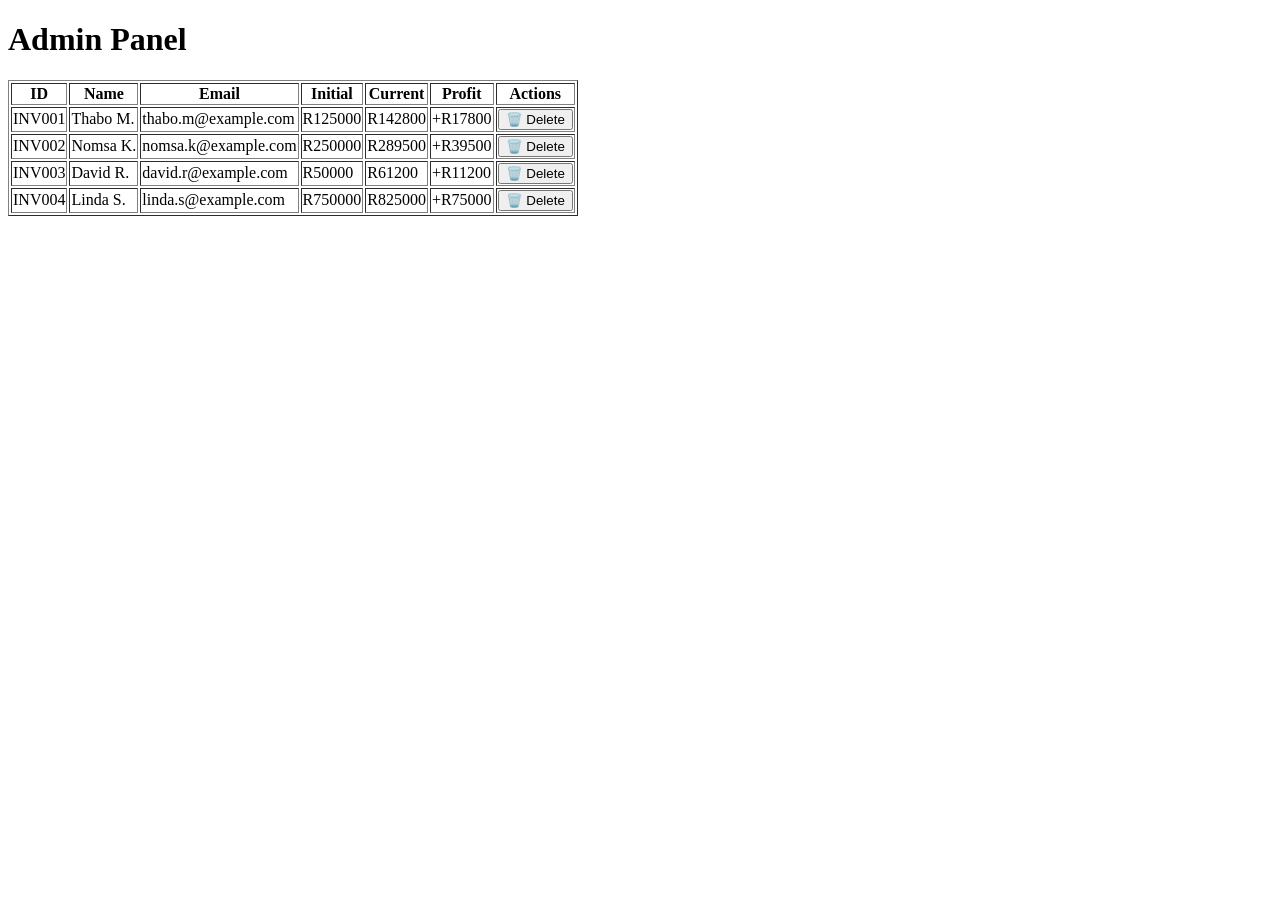
==== admin.html @ f649571c "Update admin.html" ====
<!DOCTYPE html>
<html lang="en">
<head>
<meta charset="UTF-8">
<meta name="viewport" content="width=device-width, initial-scale=1.0">
<title>Admin Panel</title>
<link rel="stylesheet" href="portal-style.css">
</head>
<body>
<h1>Admin Panel</h1>
<table border="1">
<thead><tr><th>ID</th><th>Name</th><th>Email</th><th>Initial</th><th>Current</th><th>Profit</th><th>Actions</th></tr></thead>
<tbody id="tableBody"></tbody>
</table>

<script src="portal-data.js"></script>
<script>
function loadInvestors(){
  const tbody=document.getElementById('tableBody'); tbody.innerHTML='';
  getAllInvestors().forEach(inv=>{
    const profit=calculateProfit(inv);
    const row=document.createElement('tr');
    row.innerHTML=`<td>${inv.id}</td><td>${inv.name}</td><td>${inv.email}</td><td>R${inv.initialInvestment}</td><td>R${inv.currentValue}</td><td>${profit>=0?'+':'-'}R${Math.abs(profit)}</td>
    <td><button onclick="deleteInvestor('${inv.id}'); loadInvestors();">🗑️ Delete</button></td>`;
    tbody.appendChild(row);
  });
}
loadInvestors();
</script>
</body>
</html>
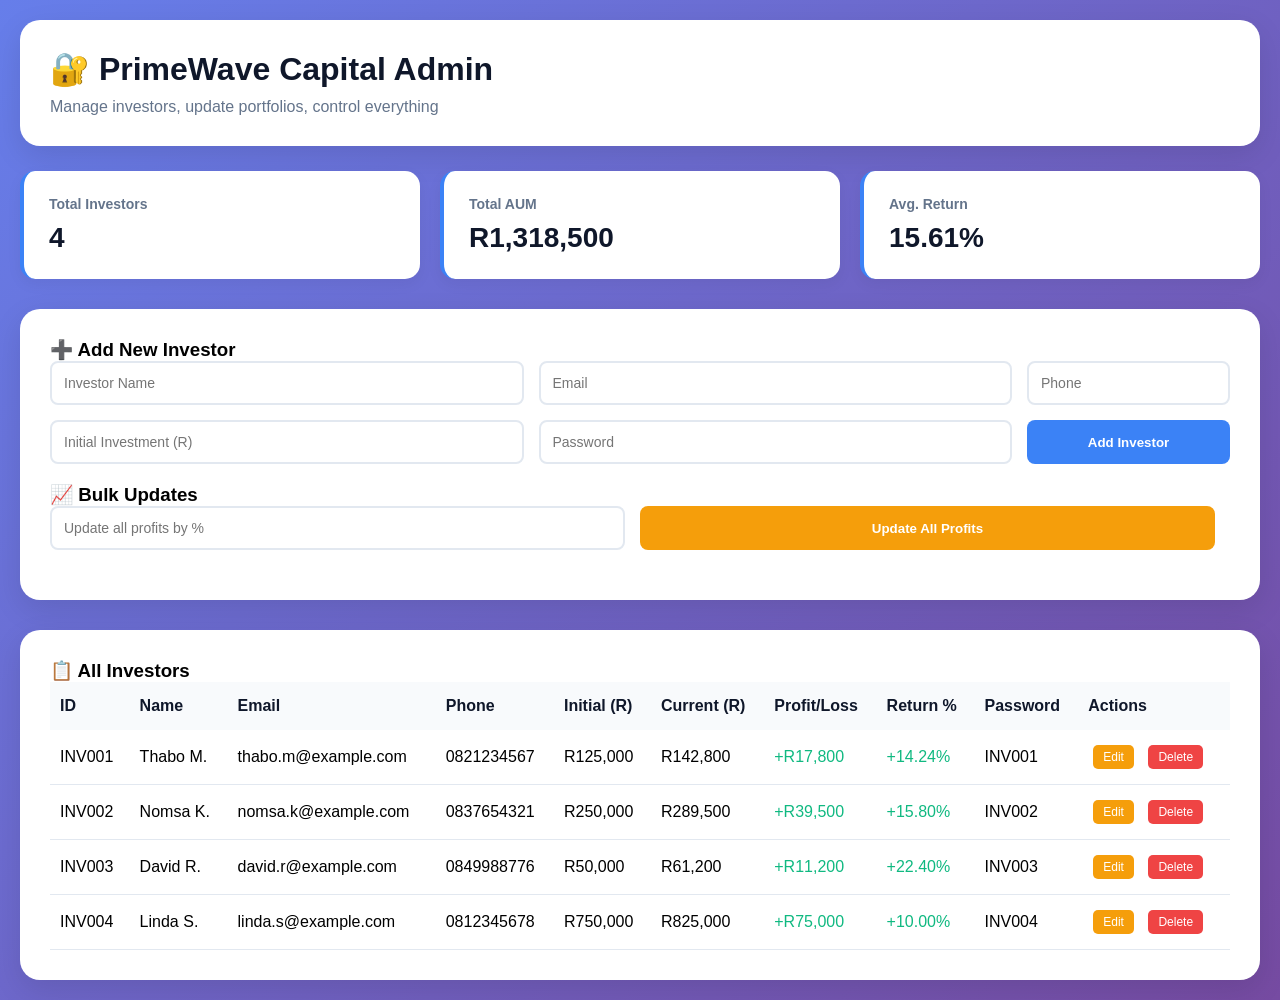
==== commit 27687f12: "Update admin.html" ====
--- a/admin.html
+++ b/admin.html
@@ -1,31 +1,221 @@
 <!DOCTYPE html>
 <html lang="en">
 <head>
-<meta charset="UTF-8">
-<meta name="viewport" content="width=device-width, initial-scale=1.0">
-<title>Admin Panel</title>
-<link rel="stylesheet" href="portal-style.css">
+    <meta charset="UTF-8">
+    <meta name="viewport" content="width=device-width, initial-scale=1.0">
+    <title>PrimeWave Capital - Admin Panel</title>
+    <link rel="stylesheet" href="portal-style.css">
 </head>
 <body>
-<h1>Admin Panel</h1>
-<table border="1">
-<thead><tr><th>ID</th><th>Name</th><th>Email</th><th>Initial</th><th>Current</th><th>Profit</th><th>Actions</th></tr></thead>
-<tbody id="tableBody"></tbody>
-</table>
+<div class="admin-container">
+    <!-- Header -->
+    <div class="admin-header">
+        <h1>🔐 PrimeWave Capital Admin</h1>
+        <p>Manage investors, update portfolios, control everything</p>
+    </div>
+
+    <!-- Quick Stats -->
+    <div class="stats-overview" id="statsOverview">
+        <div class="stat-box">
+            <h3>Total Investors</h3>
+            <div class="number" id="totalInvestors">0</div>
+        </div>
+        <div class="stat-box">
+            <h3>Total AUM</h3>
+            <div class="number" id="totalAUM">R0</div>
+        </div>
+        <div class="stat-box">
+            <h3>Avg. Return</h3>
+            <div class="number" id="avgReturn">0%</div>
+        </div>
+    </div>
+
+    <!-- Admin Controls -->
+    <div class="admin-controls">
+        <h3>➕ Add New Investor</h3>
+        <div class="control-group">
+            <input type="text" id="newName" class="control-input" placeholder="Investor Name">
+            <input type="email" id="newEmail" class="control-input" placeholder="Email">
+            <input type="tel" id="newPhone" class="control-input" placeholder="Phone">
+            <input type="number" id="newAmount" class="control-input" placeholder="Initial Investment (R)">
+            <input type="text" id="newPassword" class="control-input" placeholder="Password">
+            <button class="btn btn-primary" onclick="addNewInvestor()">Add Investor</button>
+        </div>
+
+        <h3>📈 Bulk Updates</h3>
+        <div class="control-group">
+            <input type="number" id="bulkProfit" class="control-input" placeholder="Update all profits by %">
+            <button class="btn btn-warning" onclick="updateAllInvestorProfits()">Update All Profits</button>
+        </div>
+    </div>
+
+    <!-- Investors Table -->
+    <div class="table-container">
+        <h3>📋 All Investors</h3>
+        <table id="investorsTable">
+            <thead>
+                <tr>
+                    <th>ID</th>
+                    <th>Name</th>
+                    <th>Email</th>
+                    <th>Phone</th>
+                    <th>Initial (R)</th>
+                    <th>Current (R)</th>
+                    <th>Profit/Loss</th>
+                    <th>Return %</th>
+                    <th>Password</th>
+                    <th>Actions</th>
+                </tr>
+            </thead>
+            <tbody id="tableBody"></tbody>
+        </table>
+    </div>
+</div>
+
+<!-- Edit Modal -->
+<div class="modal" id="editModal">
+    <div class="modal-content">
+        <h3>Edit Investor</h3>
+        <input type="hidden" id="editId">
+        <input type="text" id="editName" placeholder="Name">
+        <input type="email" id="editEmail" placeholder="Email">
+        <input type="tel" id="editPhone" placeholder="Phone">
+        <input type="number" id="editInitial" placeholder="Initial Investment">
+        <input type="number" id="editCurrent" placeholder="Current Value">
+        <input type="text" id="editPassword" placeholder="Password">
+        <div class="modal-buttons">
+            <button class="btn btn-primary" onclick="saveEdit()">Save</button>
+            <button class="btn btn-danger" onclick="closeModal()">Cancel</button>
+        </div>
+    </div>
+</div>
 
 <script src="portal-data.js"></script>
 <script>
-function loadInvestors(){
-  const tbody=document.getElementById('tableBody'); tbody.innerHTML='';
-  getAllInvestors().forEach(inv=>{
-    const profit=calculateProfit(inv);
-    const row=document.createElement('tr');
-    row.innerHTML=`<td>${inv.id}</td><td>${inv.name}</td><td>${inv.email}</td><td>R${inv.initialInvestment}</td><td>R${inv.currentValue}</td><td>${profit>=0?'+':'-'}R${Math.abs(profit)}</td>
-    <td><button onclick="deleteInvestor('${inv.id}'); loadInvestors();">🗑️ Delete</button></td>`;
-    tbody.appendChild(row);
-  });
-}
-loadInvestors();
+    // ---------- Load Table ----------
+    function loadInvestors() {
+        const investors = getAllInvestors();
+        const tbody = document.getElementById('tableBody');
+        tbody.innerHTML = '';
+
+        let totalAUM = 0;
+        let totalReturn = 0;
+
+        investors.forEach(inv => {
+            const profit = inv.currentValue - inv.initialInvestment;
+            const returnPct = ((profit / inv.initialInvestment) * 100).toFixed(2);
+            totalAUM += inv.currentValue;
+            totalReturn += parseFloat(returnPct);
+
+            const row = document.createElement('tr');
+            row.innerHTML = `
+                <td>${inv.id}</td>
+                <td>${inv.name}</td>
+                <td>${inv.email}</td>
+                <td>${inv.phone}</td>
+                <td>R${inv.initialInvestment.toLocaleString()}</td>
+                <td>R${inv.currentValue.toLocaleString()}</td>
+                <td style="color:${profit>=0?'#10b981':'#ef4444'}">${profit>=0?'+':'-'}R${Math.abs(profit).toLocaleString()}</td>
+                <td style="color:${profit>=0?'#10b981':'#ef4444'}">${profit>=0?'+':''}${returnPct}%</td>
+                <td>${inv.password}</td>
+                <td>
+                    <button class="action-btn edit-btn" onclick="openEditModal('${inv.id}')">Edit</button>
+                    <button class="action-btn delete-btn" onclick="deleteInvestorConfirm('${inv.id}')">Delete</button>
+                </td>
+            `;
+            tbody.appendChild(row);
+        });
+
+        document.getElementById('totalInvestors').textContent = investors.length;
+        document.getElementById('totalAUM').textContent = 'R'+totalAUM.toLocaleString();
+        document.getElementById('avgReturn').textContent = (totalReturn/investors.length).toFixed(2)+'%';
+    }
+
+    // ---------- Add New Investor ----------
+    function addNewInvestor() {
+        const name = document.getElementById('newName').value;
+        const email = document.getElementById('newEmail').value;
+        const phone = document.getElementById('newPhone').value;
+        const amount = parseFloat(document.getElementById('newAmount').value);
+        const password = document.getElementById('newPassword').value;
+
+        if(!name || !email || !phone || !amount){
+            alert('Fill all fields!');
+            return;
+        }
+
+        const inv = addInvestor({name,email,phone,initialInvestment:amount,password});
+        alert(`✅ Investor added!\nID: ${inv.id}\nPassword: ${inv.password}`);
+
+        // Clear inputs
+        document.getElementById('newName').value='';
+        document.getElementById('newEmail').value='';
+        document.getElementById('newPhone').value='';
+        document.getElementById('newAmount').value='';
+        document.getElementById('newPassword').value='';
+
+        loadInvestors();
+    }
+
+    // ---------- Edit ----------
+    function openEditModal(id){
+        const inv = getInvestorById(id);
+        if(!inv) return;
+        document.getElementById('editId').value = inv.id;
+        document.getElementById('editName').value = inv.name;
+        document.getElementById('editEmail').value = inv.email;
+        document.getElementById('editPhone').value = inv.phone;
+        document.getElementById('editInitial').value = inv.initialInvestment;
+        document.getElementById('editCurrent').value = inv.currentValue;
+        document.getElementById('editPassword').value = inv.password;
+
+        document.getElementById('editModal').style.display='flex';
+    }
+
+    function saveEdit(){
+        const id = document.getElementById('editId').value;
+        updateInvestor(id,{
+            name: document.getElementById('editName').value,
+            email: document.getElementById('editEmail').value,
+            phone: document.getElementById('editPhone').value,
+            initialInvestment: parseFloat(document.getElementById('editInitial').value),
+            currentValue: parseFloat(document.getElementById('editCurrent').value),
+            password: document.getElementById('editPassword').value
+        });
+        closeModal();
+        loadInvestors();
+        alert('✅ Investor updated!');
+    }
+
+    function closeModal(){
+        document.getElementById('editModal').style.display='none';
+    }
+
+    // ---------- Delete ----------
+    function deleteInvestorConfirm(id){
+        if(confirm('Are you sure?')){
+            deleteInvestor(id);
+            loadInvestors();
+        }
+    }
+
+    // ---------- Bulk Profit ----------
+    function updateAllInvestorProfits(){
+        const pct = parseFloat(document.getElementById('bulkProfit').value);
+        if(!pct){ alert('Enter %'); return;}
+        updateAllProfits(pct);
+        document.getElementById('bulkProfit').value='';
+        loadInvestors();
+        alert(`✅ All profits updated by ${pct}%`);
+    }
+
+    // Close modal on outside click
+    window.onclick = function(e){
+        if(e.target===document.getElementById('editModal')) closeModal();
+    }
+
+    // Initial load
+    loadInvestors();
 </script>
 </body>
-</html>
+                      </html>
--- a/portal-style.css
+++ b/portal-style.css
@@ -0,0 +1,61 @@
+/* ============================================
+   PORTAL STYLES - Admin & Client
+============================================ */
+
+*{margin:0;padding:0;box-sizing:border-box;font-family:'Inter',sans-serif;}
+:root{
+--primary:#0f172a;--secondary:#1e293b;--accent:#3b82f6;--accent-light:#60a5fa;--success:#10b981;--warning:#f59e0b;--danger:#ef4444;--dark:#0f172a;--light:#f8fafc;--gray:#64748b;--border:#e2e8f0;
+}
+body{background:linear-gradient(135deg,#667eea 0%,#764ba2 100%);min-height:100vh;padding:20px;}
+.admin-container{max-width:1400px;margin:0 auto;}
+.admin-header{background:white;padding:30px;border-radius:20px;margin-bottom:25px;box-shadow:0 10px 30px rgba(0,0,0,0.1);}
+.admin-header h1{color:var(--dark);margin-bottom:10px;}
+.admin-header p{color:var(--gray);}
+.stats-overview{display:grid;grid-template-columns:repeat(auto-fit,minmax(200px,1fr));gap:20px;margin-bottom:30px;}
+.stat-box{background:white;padding:25px;border-radius:15px;box-shadow:0 5px 15px rgba(0,0,0,0.05);border-left:4px solid var(--accent);}
+.stat-box h3{color:var(--gray);font-size:14px;margin-bottom:10px;}
+.stat-box .number{font-size:28px;font-weight:700;color:var(--dark);}
+.admin-controls{background:white;padding:30px;border-radius:20px;margin-bottom:30px;box-shadow:0 10px 30px rgba(0,0,0,0.1);}
+.control-group{display:grid;grid-template-columns:1fr 1fr auto;gap:15px;margin-bottom:20px;}
+.control-input{padding:12px;border:2px solid var(--border);border-radius:8px;font-size:14px;}
+.control-input:focus{outline:none;border-color:var(--accent);}
+.btn{padding:12px 25px;border:none;border-radius:8px;font-weight:600;cursor:pointer;transition:all .3s;}
+.btn-primary{background:var(--accent);color:white;}
+.btn-primary:hover{background:var(--accent-light);transform:translateY(-2px);}
+.btn-success{background:var(--success);color:white;}
+.btn-danger{background:var(--danger);color:white;}
+.btn-warning{background:var(--warning);color:white;}
+.table-container{background:white;padding:30px;border-radius:20px;box-shadow:0 10px 30px rgba(0,0,0,0.1);overflow-x:auto;}
+table{width:100%;border-collapse:collapse;}
+th{text-align:left;padding:15px 10px;background:var(--light);color:var(--dark);font-weight:600;}
+td{padding:15px 10px;border-bottom:1px solid var(--border);}
+tr:hover{background:var(--light);}
+.status-badge{padding:5px 10px;border-radius:20px;font-size:12px;font-weight:600;}
+.status-active{background:rgba(16,185,129,0.1);color:var(--success);}
+.action-btn{padding:5px 10px;margin:0 5px;border:none;border-radius:5px;cursor:pointer;font-size:12px;}
+.edit-btn{background:var(--warning);color:white;}
+.delete-btn{background:var(--danger);color:white;}
+.client-container{max-width:1200px;margin:0 auto;}
+.login-box{background:white;padding:40px;border-radius:20px;box-shadow:0 20px 60px rgba(0,0,0,0.3);max-width:400px;margin:100px auto;}
+.login-box h2{color:var(--dark);margin-bottom:10px;text-align:center;}
+.login-subtitle{color:var(--gray);text-align:center;margin-bottom:30px;}
+.dashboard-header{background:white;padding:30px;border-radius:20px;margin-bottom:25px;box-shadow:0 10px 30px rgba(0,0,0,0.1);}
+.welcome-section{display:flex;justify-content:space-between;align-items:center;flex-wrap:wrap;gap:20px;}
+.welcome-text h1{color:var(--dark);margin-bottom:5px;}
+.welcome-text p{color:var(--gray);}
+.stats-grid{display:grid;grid-template-columns:repeat(auto-fit,minmax(250px,1fr));gap:25px;margin-bottom:30px;}
+.stat-card{background:white;padding:25px;border-radius:15px;box-shadow:0 10px 30px rgba(0,0,0,0.1);}
+.stat-card h3{color:var(--gray);font-size:14px;margin-bottom:10px;}
+.stat-card .value{font-size:32px;font-weight:700;color:var(--dark);margin-bottom:5px;}
+.stat-card .change{font-size:14px;}
+.positive{color:var(--success);}
+.negative{color:var(--danger);}
+.transactions-card{background:white;padding:30px;border-radius:20px;box-shadow:0 10px 30px rgba(0,0,0,0.1);}
+.transaction-item{display:flex;justify-content:space-between;align-items:center;padding:15px 0;border-bottom:1px solid var(--border);}
+.transaction-item:last-child{border-bottom:none;}
+.modal{display:none;position:fixed;top:0;left:0;width:100%;height:100%;background:rgba(0,0,0,0.5);justify-content:center;align-items:center;z-index:1000;}
+.modal-content{background:white;padding:40px;border-radius:20px;max-width:500px;width:90%;}
+.modal-content h3{margin-bottom:20px;}
+.modal-content input{width:100%;padding:12px;margin-bottom:15px;border:2px solid var(--border);border-radius:8px;}
+.modal-buttons{display:flex;gap:10px;justify-content:flex-end;}
+@media(max-width:768px){.control-group{grid-template-columns:1fr;}}
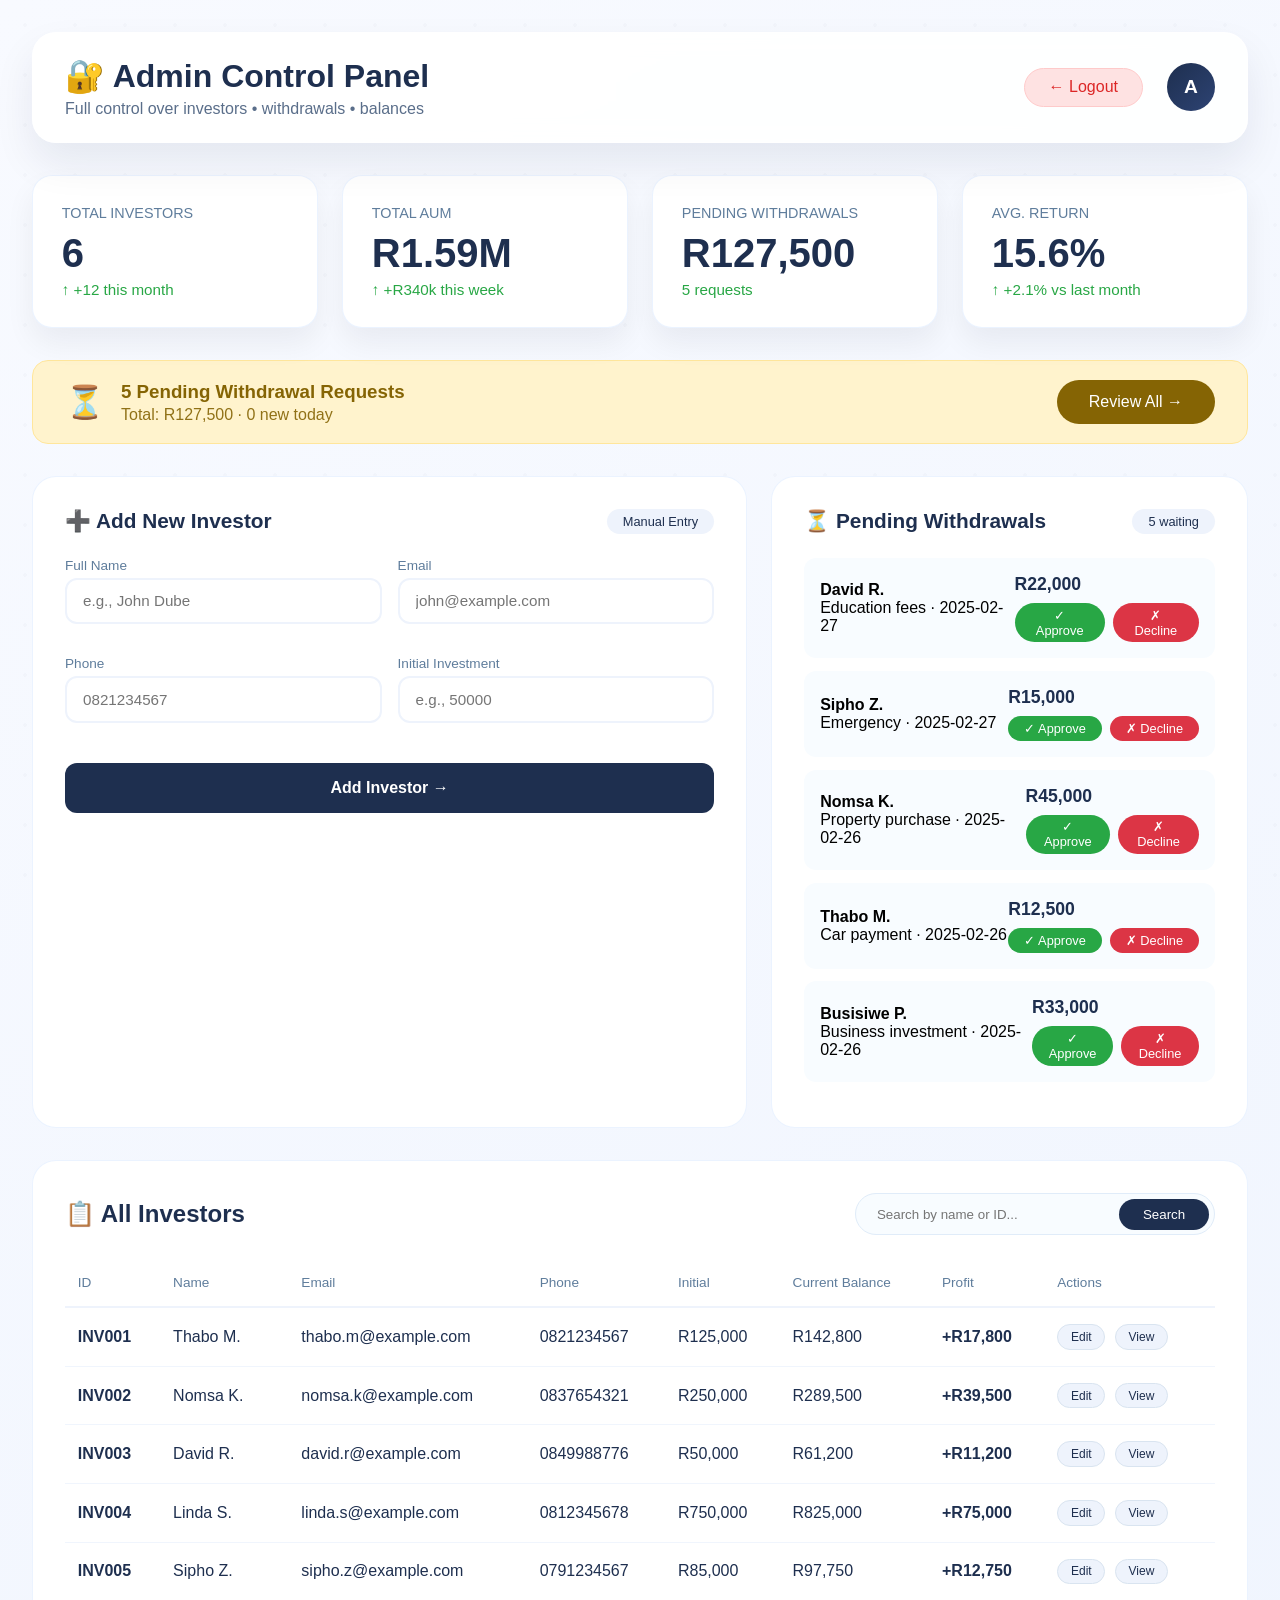
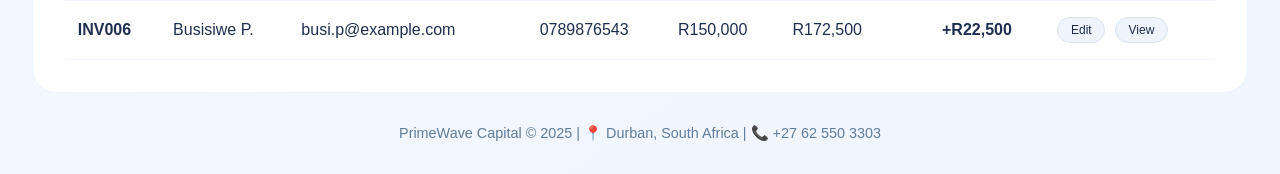
==== commit e2723f36: "Update admin.html" ====
--- a/admin.html
+++ b/admin.html
@@ -3,219 +3,782 @@
 <head>
     <meta charset="UTF-8">
     <meta name="viewport" content="width=device-width, initial-scale=1.0">
-    <title>PrimeWave Capital - Admin Panel</title>
-    <link rel="stylesheet" href="portal-style.css">
+    <title>PrimeWave Capital | Admin Control Panel</title>
+    <style>
+        * {
+            margin: 0;
+            padding: 0;
+            box-sizing: border-box;
+            font-family: -apple-system, BlinkMacSystemFont, 'Segoe UI', Roboto, sans-serif;
+        }
+
+        body {
+            background: linear-gradient(145deg, #f8faff 0%, #f0f5fe 100%);
+            min-height: 100vh;
+            padding: 2rem;
+            position: relative;
+        }
+
+        body::before {
+            content: '';
+            position: fixed;
+            top: 0;
+            left: 0;
+            right: 0;
+            bottom: 0;
+            background-image: radial-gradient(circle at 25px 25px, rgba(26, 43, 76, 0.02) 2px, transparent 0);
+            background-size: 50px 50px;
+            pointer-events: none;
+            z-index: 0;
+        }
+
+        .container {
+            max-width: 1600px;
+            margin: 0 auto;
+            position: relative;
+            z-index: 1;
+        }
+
+        /* Header */
+        .header {
+            background: rgba(255, 255, 255, 0.9);
+            backdrop-filter: blur(10px);
+            border-radius: 24px;
+            padding: 1.5rem 2rem;
+            margin-bottom: 2rem;
+            display: flex;
+            justify-content: space-between;
+            align-items: center;
+            box-shadow: 0 20px 40px rgba(0, 20, 60, 0.08);
+            border: 1px solid rgba(255, 255, 255, 0.5);
+        }
+
+        .welcome h1 {
+            color: #1e2f4f;
+            font-size: 2rem;
+            font-weight: 600;
+        }
+
+        .welcome p {
+            color: #5a6e8a;
+            margin-top: 0.3rem;
+        }
+
+        .admin-profile {
+            display: flex;
+            align-items: center;
+            gap: 1.5rem;
+        }
+
+        .logout-btn {
+            background: #fee2e2;
+            color: #dc2626;
+            padding: 0.6rem 1.5rem;
+            border-radius: 40px;
+            text-decoration: none;
+            font-weight: 500;
+            border: 1px solid #fecaca;
+            transition: all 0.3s;
+        }
+
+        .logout-btn:hover {
+            background: #dc2626;
+            color: white;
+        }
+
+        .admin-avatar {
+            width: 48px;
+            height: 48px;
+            background: linear-gradient(135deg, #1e2f4f, #2d4373);
+            border-radius: 50%;
+            display: flex;
+            align-items: center;
+            justify-content: center;
+            color: white;
+            font-weight: 600;
+            font-size: 1.2rem;
+        }
+
+        /* Stats Grid */
+        .stats-grid {
+            display: grid;
+            grid-template-columns: repeat(4, 1fr);
+            gap: 1.5rem;
+            margin-bottom: 2rem;
+        }
+
+        .stat-card {
+            background: white;
+            border-radius: 20px;
+            padding: 1.8rem;
+            box-shadow: 0 15px 30px rgba(0, 20, 40, 0.06);
+            border: 1px solid rgba(230, 240, 255, 0.8);
+        }
+
+        .stat-label {
+            color: #5f7d9c;
+            font-size: 0.9rem;
+            text-transform: uppercase;
+            margin-bottom: 0.5rem;
+        }
+
+        .stat-number {
+            color: #1e2f4f;
+            font-size: 2.5rem;
+            font-weight: 700;
+            line-height: 1.2;
+            margin-bottom: 0.3rem;
+        }
+
+        .stat-trend {
+            color: #28a745;
+            font-size: 0.95rem;
+        }
+
+        /* Pending Withdrawals Alert */
+        .withdrawal-alert {
+            background: #fff3cd;
+            border: 1px solid #ffe69c;
+            border-radius: 16px;
+            padding: 1.2rem 2rem;
+            margin-bottom: 2rem;
+            display: flex;
+            justify-content: space-between;
+            align-items: center;
+        }
+
+        .alert-content {
+            display: flex;
+            align-items: center;
+            gap: 1rem;
+        }
+
+        .alert-icon {
+            font-size: 2rem;
+        }
+
+        .alert-text h3 {
+            color: #856404;
+            margin-bottom: 0.2rem;
+        }
+
+        .alert-text p {
+            color: #856404;
+            opacity: 0.9;
+        }
+
+        .review-all-btn {
+            background: #856404;
+            color: white;
+            padding: 0.8rem 2rem;
+            border-radius: 40px;
+            text-decoration: none;
+            font-weight: 500;
+        }
+
+        /* Main Control Grid */
+        .control-grid {
+            display: grid;
+            grid-template-columns: 1.2fr 0.8fr;
+            gap: 1.5rem;
+            margin-bottom: 2rem;
+        }
+
+        /* Add Investor Card */
+        .add-investor-card {
+            background: white;
+            border-radius: 24px;
+            padding: 2rem;
+            border: 1px solid rgba(230, 240, 255, 0.8);
+        }
+
+        .card-header {
+            display: flex;
+            justify-content: space-between;
+            align-items: center;
+            margin-bottom: 1.5rem;
+        }
+
+        .card-header h3 {
+            color: #1e2f4f;
+            font-size: 1.3rem;
+        }
+
+        .badge {
+            background: #eef3fc;
+            padding: 0.3rem 1rem;
+            border-radius: 40px;
+            color: #1e2f4f;
+            font-size: 0.8rem;
+            font-weight: 500;
+        }
+
+        .form-row {
+            display: grid;
+            grid-template-columns: 1fr 1fr;
+            gap: 1rem;
+            margin-bottom: 1rem;
+        }
+
+        .form-group {
+            margin-bottom: 1rem;
+        }
+
+        .form-group label {
+            display: block;
+            color: #5f7d9c;
+            font-size: 0.85rem;
+            margin-bottom: 0.3rem;
+        }
+
+        .form-group input {
+            width: 100%;
+            padding: 0.8rem 1rem;
+            border: 2px solid #eef3fc;
+            border-radius: 12px;
+            font-size: 0.95rem;
+            outline: none;
+        }
+
+        .form-group input:focus {
+            border-color: #1e2f4f;
+        }
+
+        .add-btn {
+            width: 100%;
+            padding: 1rem;
+            background: #1e2f4f;
+            color: white;
+            border: none;
+            border-radius: 12px;
+            font-weight: 600;
+            font-size: 1rem;
+            cursor: pointer;
+            margin-top: 0.5rem;
+        }
+
+        .add-btn:hover {
+            background: #2d4373;
+        }
+
+        /* Pending Withdrawals Table */
+        .pending-card {
+            background: white;
+            border-radius: 24px;
+            padding: 2rem;
+            border: 1px solid rgba(230, 240, 255, 0.8);
+        }
+
+        .withdrawal-item {
+            display: flex;
+            justify-content: space-between;
+            align-items: center;
+            padding: 1rem;
+            background: #f8fcff;
+            border-radius: 12px;
+            margin-bottom: 0.8rem;
+        }
+
+        .withdrawal-info h4 {
+            color: #1e2f4f;
+            margin-bottom: 0.2rem;
+        }
+
+        .withdrawal-info p {
+            color: #5f7d9c;
+            font-size: 0.85rem;
+        }
+
+        .withdrawal-amount {
+            font-weight: 700;
+            color: #1e2f4f;
+            font-size: 1.1rem;
+        }
+
+        .withdrawal-actions {
+            display: flex;
+            gap: 0.5rem;
+            margin-top: 0.5rem;
+        }
+
+        .approve-btn {
+            background: #28a745;
+            color: white;
+            padding: 0.3rem 1rem;
+            border-radius: 20px;
+            font-size: 0.8rem;
+            border: none;
+            cursor: pointer;
+        }
+
+        .decline-btn {
+            background: #dc3545;
+            color: white;
+            padding: 0.3rem 1rem;
+            border-radius: 20px;
+            font-size: 0.8rem;
+            border: none;
+            cursor: pointer;
+        }
+
+        /* Investors Table */
+        .table-section {
+            background: white;
+            border-radius: 24px;
+            padding: 2rem;
+            margin-bottom: 2rem;
+            border: 1px solid rgba(230, 240, 255, 0.8);
+        }
+
+        .table-header {
+            display: flex;
+            justify-content: space-between;
+            align-items: center;
+            margin-bottom: 1.5rem;
+        }
+
+        .table-header h2 {
+            color: #1e2f4f;
+            font-size: 1.5rem;
+        }
+
+        .search-box {
+            display: flex;
+            gap: 0.5rem;
+            background: #f8fcff;
+            padding: 0.3rem;
+            border-radius: 40px;
+            border: 1px solid #e0ecf9;
+        }
+
+        .search-box input {
+            border: none;
+            background: transparent;
+            padding: 0.5rem 1rem;
+            outline: none;
+            width: 250px;
+        }
+
+        .search-box button {
+            background: #1e2f4f;
+            border: none;
+            color: white;
+            padding: 0.5rem 1.5rem;
+            border-radius: 40px;
+            cursor: pointer;
+        }
+
+        .investor-table {
+            width: 100%;
+            border-collapse: collapse;
+        }
+
+        .investor-table th {
+            text-align: left;
+            padding: 1rem 0.8rem;
+            color: #5f7d9c;
+            font-weight: 500;
+            font-size: 0.85rem;
+            border-bottom: 2px solid #eef3fc;
+        }
+
+        .investor-table td {
+            padding: 1rem 0.8rem;
+            color: #1e2f4f;
+            border-bottom: 1px solid #f0f5fd;
+        }
+
+        .investor-table tr:hover td {
+            background: #f8fcff;
+        }
+
+        .profit {
+            color: #28a745;
+            font-weight: 600;
+        }
+
+        .edit-input {
+            width: 100px;
+            padding: 0.3rem;
+            border: 1px solid #cbd5e1;
+            border-radius: 6px;
+        }
+
+        .update-btn {
+            background: #1e2f4f;
+            color: white;
+            padding: 0.2rem 0.8rem;
+            border-radius: 20px;
+            font-size: 0.75rem;
+            border: none;
+            cursor: pointer;
+        }
+
+        .action-btn {
+            padding: 0.3rem 0.8rem;
+            border-radius: 20px;
+            font-size: 0.75rem;
+            cursor: pointer;
+            background: #eef3fc;
+            color: #1e2f4f;
+            border: 1px solid #d9e4f0;
+            margin-right: 0.3rem;
+        }
+
+        .action-btn:hover {
+            background: #1e2f4f;
+            color: white;
+        }
+
+        .footer {
+            text-align: center;
+            color: #5f7d9c;
+            font-size: 0.9rem;
+            margin-top: 2rem;
+        }
+    </style>
 </head>
 <body>
-<div class="admin-container">
-    <!-- Header -->
-    <div class="admin-header">
-        <h1>🔐 PrimeWave Capital Admin</h1>
-        <p>Manage investors, update portfolios, control everything</p>
-    </div>
-
-    <!-- Quick Stats -->
-    <div class="stats-overview" id="statsOverview">
-        <div class="stat-box">
-            <h3>Total Investors</h3>
-            <div class="number" id="totalInvestors">0</div>
+    <div class="container">
+        <!-- Header -->
+        <div class="header">
+            <div class="welcome">
+                <h1>🔐 Admin Control Panel</h1>
+                <p>Full control over investors • withdrawals • balances</p>
+            </div>
+            <div class="admin-profile">
+                <a href="login.html" class="logout-btn">← Logout</a>
+                <div class="admin-avatar">A</div>
+            </div>
         </div>
-        <div class="stat-box">
-            <h3>Total AUM</h3>
-            <div class="number" id="totalAUM">R0</div>
+
+        <!-- Stats Grid -->
+        <div class="stats-grid">
+            <div class="stat-card">
+                <div class="stat-label">Total Investors</div>
+                <div class="stat-number" id="totalInvestors">124</div>
+                <div class="stat-trend">↑ +12 this month</div>
+            </div>
+            <div class="stat-card">
+                <div class="stat-label">Total AUM</div>
+                <div class="stat-number" id="totalAUM">R2.84M</div>
+                <div class="stat-trend">↑ +R340k this week</div>
+            </div>
+            <div class="stat-card">
+                <div class="stat-label">Pending Withdrawals</div>
+                <div class="stat-number" id="pendingAmount">R127,500</div>
+                <div class="stat-trend" id="pendingCount">8 requests</div>
+            </div>
+            <div class="stat-card">
+                <div class="stat-label">Avg. Return</div>
+                <div class="stat-number">15.6%</div>
+                <div class="stat-trend">↑ +2.1% vs last month</div>
+            </div>
         </div>
-        <div class="stat-box">
-            <h3>Avg. Return</h3>
-            <div class="number" id="avgReturn">0%</div>
+
+        <!-- Pending Withdrawals Alert (Dynamic) -->
+        <div class="withdrawal-alert" id="withdrawalAlert">
+            <div class="alert-content">
+                <div class="alert-icon">⏳</div>
+                <div class="alert-text">
+                    <h3 id="alertTitle">8 Pending Withdrawal Requests</h3>
+                    <p id="alertDetails">Total: R127,500 · 3 new today</p>
+                </div>
+            </div>
+            <a href="#" class="review-all-btn" onclick="scrollToWithdrawals()">Review All →</a>
+        </div>
+
+        <!-- Control Grid -->
+        <div class="control-grid">
+            <!-- Add New Investor -->
+            <div class="add-investor-card">
+                <div class="card-header">
+                    <h3>➕ Add New Investor</h3>
+                    <span class="badge">Manual Entry</span>
+                </div>
+                <div class="form-row">
+                    <div class="form-group">
+                        <label>Full Name</label>
+                        <input type="text" id="newName" placeholder="e.g., John Dube">
+                    </div>
+                    <div class="form-group">
+                        <label>Email</label>
+                        <input type="email" id="newEmail" placeholder="john@example.com">
+                    </div>
+                </div>
+                <div class="form-row">
+                    <div class="form-group">
+                        <label>Phone</label>
+                        <input type="text" id="newPhone" placeholder="0821234567">
+                    </div>
+                    <div class="form-group">
+                        <label>Initial Investment</label>
+                        <input type="number" id="newInvestment" placeholder="e.g., 50000">
+                    </div>
+                </div>
+                <button class="add-btn" onclick="addNewInvestor()">Add Investor →</button>
+            </div>
+
+            <!-- Pending Withdrawals Quick View -->
+            <div class="pending-card">
+                <div class="card-header">
+                    <h3>⏳ Pending Withdrawals</h3>
+                    <span class="badge" id="pendingBadge">8 waiting</span>
+                </div>
+                <div id="pendingList">
+                    <!-- Will be populated by JavaScript -->
+                </div>
+            </div>
+        </div>
+
+        <!-- All Investors Table -->
+        <div class="table-section">
+            <div class="table-header">
+                <h2>📋 All Investors</h2>
+                <div class="search-box">
+                    <input type="text" id="searchInput" placeholder="Search by name or ID..." onkeyup="searchInvestors()">
+                    <button>Search</button>
+                </div>
+            </div>
+
+            <table class="investor-table" id="investorTable">
+                <thead>
+                    <tr>
+                        <th>ID</th>
+                        <th>Name</th>
+                        <th>Email</th>
+                        <th>Phone</th>
+                        <th>Initial</th>
+                        <th>Current Balance</th>
+                        <th>Profit</th>
+                        <th>Actions</th>
+                    </tr>
+                </thead>
+                <tbody id="investorTableBody">
+                    <!-- Will be populated by JavaScript -->
+                </tbody>
+            </table>
+        </div>
+
+        <!-- Footer -->
+        <div class="footer">
+            <p>PrimeWave Capital © 2025 | 📍 Durban, South Africa | 📞 +27 62 550 3303</p>
         </div>
     </div>
 
-    <!-- Admin Controls -->
-    <div class="admin-controls">
-        <h3>➕ Add New Investor</h3>
-        <div class="control-group">
-            <input type="text" id="newName" class="control-input" placeholder="Investor Name">
-            <input type="email" id="newEmail" class="control-input" placeholder="Email">
-            <input type="tel" id="newPhone" class="control-input" placeholder="Phone">
-            <input type="number" id="newAmount" class="control-input" placeholder="Initial Investment (R)">
-            <input type="text" id="newPassword" class="control-input" placeholder="Password">
-            <button class="btn btn-primary" onclick="addNewInvestor()">Add Investor</button>
-        </div>
-
-        <h3>📈 Bulk Updates</h3>
-        <div class="control-group">
-            <input type="number" id="bulkProfit" class="control-input" placeholder="Update all profits by %">
-            <button class="btn btn-warning" onclick="updateAllInvestorProfits()">Update All Profits</button>
-        </div>
-    </div>
-
-    <!-- Investors Table -->
-    <div class="table-container">
-        <h3>📋 All Investors</h3>
-        <table id="investorsTable">
-            <thead>
-                <tr>
-                    <th>ID</th>
-                    <th>Name</th>
-                    <th>Email</th>
-                    <th>Phone</th>
-                    <th>Initial (R)</th>
-                    <th>Current (R)</th>
-                    <th>Profit/Loss</th>
-                    <th>Return %</th>
-                    <th>Password</th>
-                    <th>Actions</th>
-                </tr>
-            </thead>
-            <tbody id="tableBody"></tbody>
-        </table>
-    </div>
-</div>
-
-<!-- Edit Modal -->
-<div class="modal" id="editModal">
-    <div class="modal-content">
-        <h3>Edit Investor</h3>
-        <input type="hidden" id="editId">
-        <input type="text" id="editName" placeholder="Name">
-        <input type="email" id="editEmail" placeholder="Email">
-        <input type="tel" id="editPhone" placeholder="Phone">
-        <input type="number" id="editInitial" placeholder="Initial Investment">
-        <input type="number" id="editCurrent" placeholder="Current Value">
-        <input type="text" id="editPassword" placeholder="Password">
-        <div class="modal-buttons">
-            <button class="btn btn-primary" onclick="saveEdit()">Save</button>
-            <button class="btn btn-danger" onclick="closeModal()">Cancel</button>
-        </div>
-    </div>
-</div>
-
-<script src="portal-data.js"></script>
-<script>
-    // ---------- Load Table ----------
-    function loadInvestors() {
-        const investors = getAllInvestors();
-        const tbody = document.getElementById('tableBody');
-        tbody.innerHTML = '';
-
-        let totalAUM = 0;
-        let totalReturn = 0;
-
-        investors.forEach(inv => {
-            const profit = inv.currentValue - inv.initialInvestment;
-            const returnPct = ((profit / inv.initialInvestment) * 100).toFixed(2);
-            totalAUM += inv.currentValue;
-            totalReturn += parseFloat(returnPct);
-
-            const row = document.createElement('tr');
-            row.innerHTML = `
-                <td>${inv.id}</td>
-                <td>${inv.name}</td>
-                <td>${inv.email}</td>
-                <td>${inv.phone}</td>
-                <td>R${inv.initialInvestment.toLocaleString()}</td>
-                <td>R${inv.currentValue.toLocaleString()}</td>
-                <td style="color:${profit>=0?'#10b981':'#ef4444'}">${profit>=0?'+':'-'}R${Math.abs(profit).toLocaleString()}</td>
-                <td style="color:${profit>=0?'#10b981':'#ef4444'}">${profit>=0?'+':''}${returnPct}%</td>
-                <td>${inv.password}</td>
-                <td>
-                    <button class="action-btn edit-btn" onclick="openEditModal('${inv.id}')">Edit</button>
-                    <button class="action-btn delete-btn" onclick="deleteInvestorConfirm('${inv.id}')">Delete</button>
-                </td>
-            `;
-            tbody.appendChild(row);
-        });
-
-        document.getElementById('totalInvestors').textContent = investors.length;
-        document.getElementById('totalAUM').textContent = 'R'+totalAUM.toLocaleString();
-        document.getElementById('avgReturn').textContent = (totalReturn/investors.length).toFixed(2)+'%';
-    }
-
-    // ---------- Add New Investor ----------
-    function addNewInvestor() {
-        const name = document.getElementById('newName').value;
-        const email = document.getElementById('newEmail').value;
-        const phone = document.getElementById('newPhone').value;
-        const amount = parseFloat(document.getElementById('newAmount').value);
-        const password = document.getElementById('newPassword').value;
-
-        if(!name || !email || !phone || !amount){
-            alert('Fill all fields!');
-            return;
-        }
-
-        const inv = addInvestor({name,email,phone,initialInvestment:amount,password});
-        alert(`✅ Investor added!\nID: ${inv.id}\nPassword: ${inv.password}`);
-
-        // Clear inputs
-        document.getElementById('newName').value='';
-        document.getElementById('newEmail').value='';
-        document.getElementById('newPhone').value='';
-        document.getElementById('newAmount').value='';
-        document.getElementById('newPassword').value='';
-
+    <script>
+        // Sample investors data (in real app, this comes from database)
+        let investors = [
+            { id: 'INV001', name: 'Thabo M.', email: 'thabo.m@example.com', phone: '0821234567', initial: 125000, current: 142800 },
+            { id: 'INV002', name: 'Nomsa K.', email: 'nomsa.k@example.com', phone: '0837654321', initial: 250000, current: 289500 },
+            { id: 'INV003', name: 'David R.', email: 'david.r@example.com', phone: '0849988776', initial: 50000, current: 61200 },
+            { id: 'INV004', name: 'Linda S.', email: 'linda.s@example.com', phone: '0812345678', initial: 750000, current: 825000 },
+            { id: 'INV005', name: 'Sipho Z.', email: 'sipho.z@example.com', phone: '0791234567', initial: 85000, current: 97750 },
+            { id: 'INV006', name: 'Busisiwe P.', email: 'busi.p@example.com', phone: '0789876543', initial: 150000, current: 172500 }
+        ];
+
+        // Pending withdrawals
+        let pendingWithdrawals = [
+            { id: 'WD001', investorId: 'INV003', name: 'David R.', amount: 22000, date: '2025-02-27', reason: 'Education fees' },
+            { id: 'WD002', investorId: 'INV005', name: 'Sipho Z.', amount: 15000, date: '2025-02-27', reason: 'Emergency' },
+            { id: 'WD003', investorId: 'INV002', name: 'Nomsa K.', amount: 45000, date: '2025-02-26', reason: 'Property purchase' },
+            { id: 'WD004', investorId: 'INV001', name: 'Thabo M.', amount: 12500, date: '2025-02-26', reason: 'Car payment' },
+            { id: 'WD005', investorId: 'INV006', name: 'Busisiwe P.', amount: 33000, date: '2025-02-26', reason: 'Business investment' }
+        ];
+
+        // Load investors table
+        function loadInvestors() {
+            let tbody = document.getElementById('investorTableBody');
+            tbody.innerHTML = '';
+            
+            investors.forEach(inv => {
+                let profit = inv.current - inv.initial;
+                let profitClass = profit >= 0 ? 'profit' : '';
+                let profitText = profit >= 0 ? `+R${profit.toLocaleString()}` : `-R${Math.abs(profit).toLocaleString()}`;
+                
+                let row = `<tr>
+                    <td><strong>${inv.id}</strong></td>
+                    <td>${inv.name}</td>
+                    <td>${inv.email}</td>
+                    <td>${inv.phone}</td>
+                    <td>R${inv.initial.toLocaleString()}</td>
+                    <td>
+                        <span id="current-${inv.id}">R${inv.current.toLocaleString()}</span>
+                        <input type="number" id="update-${inv.id}" class="edit-input" style="display:none;" value="${inv.current}">
+                    </td>
+                    <td class="${profitClass}">${profitText}</td>
+                    <td>
+                        <button class="action-btn" onclick="editBalance('${inv.id}')" id="edit-${inv.id}">Edit</button>
+                        <button class="action-btn" onclick="saveBalance('${inv.id}')" id="save-${inv.id}" style="display:none;">Save</button>
+                        <button class="action-btn" onclick="cancelEdit('${inv.id}')" id="cancel-${inv.id}" style="display:none;">Cancel</button>
+                        <button class="action-btn" onclick="viewInvestor('${inv.id}')">View</button>
+                    </td>
+                </tr>`;
+                tbody.innerHTML += row;
+            });
+
+            // Update stats
+            updateStats();
+        }
+
+        // Update statistics
+        function updateStats() {
+            let total = investors.length;
+            let totalAUM = investors.reduce((sum, inv) => sum + inv.current, 0);
+            let pendingTotal = pendingWithdrawals.reduce((sum, wd) => sum + wd.amount, 0);
+            
+            document.getElementById('totalInvestors').innerText = total;
+            document.getElementById('totalAUM').innerText = 'R' + (totalAUM / 1000000).toFixed(2) + 'M';
+            document.getElementById('pendingAmount').innerText = 'R' + pendingTotal.toLocaleString();
+            document.getElementById('pendingCount').innerText = pendingWithdrawals.length + ' requests';
+            document.getElementById('alertTitle').innerText = pendingWithdrawals.length + ' Pending Withdrawal Requests';
+            document.getElementById('alertDetails').innerText = 'Total: R' + pendingTotal.toLocaleString() + ' · ' + getTodayCount() + ' new today';
+            document.getElementById('pendingBadge').innerText = pendingWithdrawals.length + ' waiting';
+            
+            loadPendingWithdrawals();
+        }
+
+        // Get today's pending count
+        function getTodayCount() {
+            let today = new Date().toISOString().split('T')[0];
+            return pendingWithdrawals.filter(wd => wd.date === today).length;
+        }
+
+        // Load pending withdrawals list
+        function loadPendingWithdrawals() {
+            let list = document.getElementById('pendingList');
+            list.innerHTML = '';
+            
+            pendingWithdrawals.forEach(wd => {
+                let item = `<div class="withdrawal-item">
+                    <div>
+                        <h4>${wd.name}</h4>
+                        <p>${wd.reason} · ${wd.date}</p>
+                    </div>
+                    <div>
+                        <div class="withdrawal-amount">R${wd.amount.toLocaleString()}</div>
+                        <div class="withdrawal-actions">
+                            <button class="approve-btn" onclick="approveWithdrawal('${wd.id}')">✓ Approve</button>
+                            <button class="decline-btn" onclick="declineWithdrawal('${wd.id}')">✗ Decline</button>
+                        </div>
+                    </div>
+                </div>`;
+                list.innerHTML += item;
+            });
+        }
+
+        // Approve withdrawal
+        function approveWithdrawal(id) {
+            let wd = pendingWithdrawals.find(w => w.id === id);
+            if(wd) {
+                // Find investor and deduct balance
+                let investor = investors.find(i => i.id === wd.investorId);
+                if(investor) {
+                    investor.current -= wd.amount;
+                }
+                // Remove from pending
+                pendingWithdrawals = pendingWithdrawals.filter(w => w.id !== id);
+                alert(`✅ Withdrawal for R${wd.amount.toLocaleString()} approved`);
+                loadInvestors();
+            }
+        }
+
+        // Decline withdrawal
+        function declineWithdrawal(id) {
+            let wd = pendingWithdrawals.find(w => w.id === id);
+            pendingWithdrawals = pendingWithdrawals.filter(w => w.id !== id);
+            alert(`❌ Withdrawal for R${wd.amount.toLocaleString()} declined`);
+            loadInvestors();
+        }
+
+        // Add new investor
+        function addNewInvestor() {
+            let name = document.getElementById('newName').value;
+            let email = document.getElementById('newEmail').value;
+            let phone = document.getElementById('newPhone').value;
+            let investment = parseFloat(document.getElementById('newInvestment').value);
+            
+            if(!name || !email || !phone || !investment) {
+                alert('Please fill all fields');
+                return;
+            }
+            
+            let newId = 'INV' + String(investors.length + 1).padStart(3, '0');
+            
+            investors.push({
+                id: newId,
+                name: name,
+                email: email,
+                phone: phone,
+                initial: investment,
+                current: investment
+            });
+            
+            alert(`✅ Investor ${name} added with ID: ${newId}`);
+            
+            // Clear form
+            document.getElementById('newName').value = '';
+            document.getElementById('newEmail').value = '';
+            document.getElementById('newPhone').value = '';
+            document.getElementById('newInvestment').value = '';
+            
+            loadInvestors();
+        }
+
+        // Edit balance
+        function editBalance(id) {
+            document.getElementById(`current-${id}`).style.display = 'none';
+            document.getElementById(`update-${id}`).style.display = 'inline-block';
+            document.getElementById(`edit-${id}`).style.display = 'none';
+            document.getElementById(`save-${id}`).style.display = 'inline-block';
+            document.getElementById(`cancel-${id}`).style.display = 'inline-block';
+        }
+
+        // Save balance
+        function saveBalance(id) {
+            let newBalance = parseFloat(document.getElementById(`update-${id}`).value);
+            let investor = investors.find(i => i.id === id);
+            
+            if(investor) {
+                investor.current = newBalance;
+                alert(`✅ Balance updated for ${investor.name}`);
+                loadInvestors();
+            }
+        }
+
+        // Cancel edit
+        function cancelEdit(id) {
+            document.getElementById(`current-${id}`).style.display = 'inline-block';
+            document.getElementById(`update-${id}`).style.display = 'none';
+            document.getElementById(`edit-${id}`).style.display = 'inline-block';
+            document.getElementById(`save-${id}`).style.display = 'none';
+            document.getElementById(`cancel-${id}`).style.display = 'none';
+        }
+
+        // View investor details
+        function viewInvestor(id) {
+            let investor = investors.find(i => i.id === id);
+            alert(`📋 ${investor.name}\nID: ${investor.id}\nEmail: ${investor.email}\nPhone: ${investor.phone}\nCurrent Balance: R${investor.current.toLocaleString()}`);
+        }
+
+        // Search investors
+        function searchInvestors() {
+            let search = document.getElementById('searchInput').value.toLowerCase();
+            let rows = document.querySelectorAll('#investorTable tbody tr');
+            
+            rows.forEach(row => {
+                let text = row.textContent.toLowerCase();
+                row.style.display = text.includes(search) ? '' : 'none';
+            });
+        }
+
+        // Scroll to withdrawals
+        function scrollToWithdrawals() {
+            document.querySelector('.pending-card').scrollIntoView({ behavior: 'smooth' });
+        }
+
+        // Initialize
         loadInvestors();
-    }
-
-    // ---------- Edit ----------
-    function openEditModal(id){
-        const inv = getInvestorById(id);
-        if(!inv) return;
-        document.getElementById('editId').value = inv.id;
-        document.getElementById('editName').value = inv.name;
-        document.getElementById('editEmail').value = inv.email;
-        document.getElementById('editPhone').value = inv.phone;
-        document.getElementById('editInitial').value = inv.initialInvestment;
-        document.getElementById('editCurrent').value = inv.currentValue;
-        document.getElementById('editPassword').value = inv.password;
-
-        document.getElementById('editModal').style.display='flex';
-    }
-
-    function saveEdit(){
-        const id = document.getElementById('editId').value;
-        updateInvestor(id,{
-            name: document.getElementById('editName').value,
-            email: document.getElementById('editEmail').value,
-            phone: document.getElementById('editPhone').value,
-            initialInvestment: parseFloat(document.getElementById('editInitial').value),
-            currentValue: parseFloat(document.getElementById('editCurrent').value),
-            password: document.getElementById('editPassword').value
-        });
-        closeModal();
-        loadInvestors();
-        alert('✅ Investor updated!');
-    }
-
-    function closeModal(){
-        document.getElementById('editModal').style.display='none';
-    }
-
-    // ---------- Delete ----------
-    function deleteInvestorConfirm(id){
-        if(confirm('Are you sure?')){
-            deleteInvestor(id);
-            loadInvestors();
-        }
-    }
-
-    // ---------- Bulk Profit ----------
-    function updateAllInvestorProfits(){
-        const pct = parseFloat(document.getElementById('bulkProfit').value);
-        if(!pct){ alert('Enter %'); return;}
-        updateAllProfits(pct);
-        document.getElementById('bulkProfit').value='';
-        loadInvestors();
-        alert(`✅ All profits updated by ${pct}%`);
-    }
-
-    // Close modal on outside click
-    window.onclick = function(e){
-        if(e.target===document.getElementById('editModal')) closeModal();
-    }
-
-    // Initial load
-    loadInvestors();
-</script>
+    </script>
 </body>
-                      </html>
+    </html>
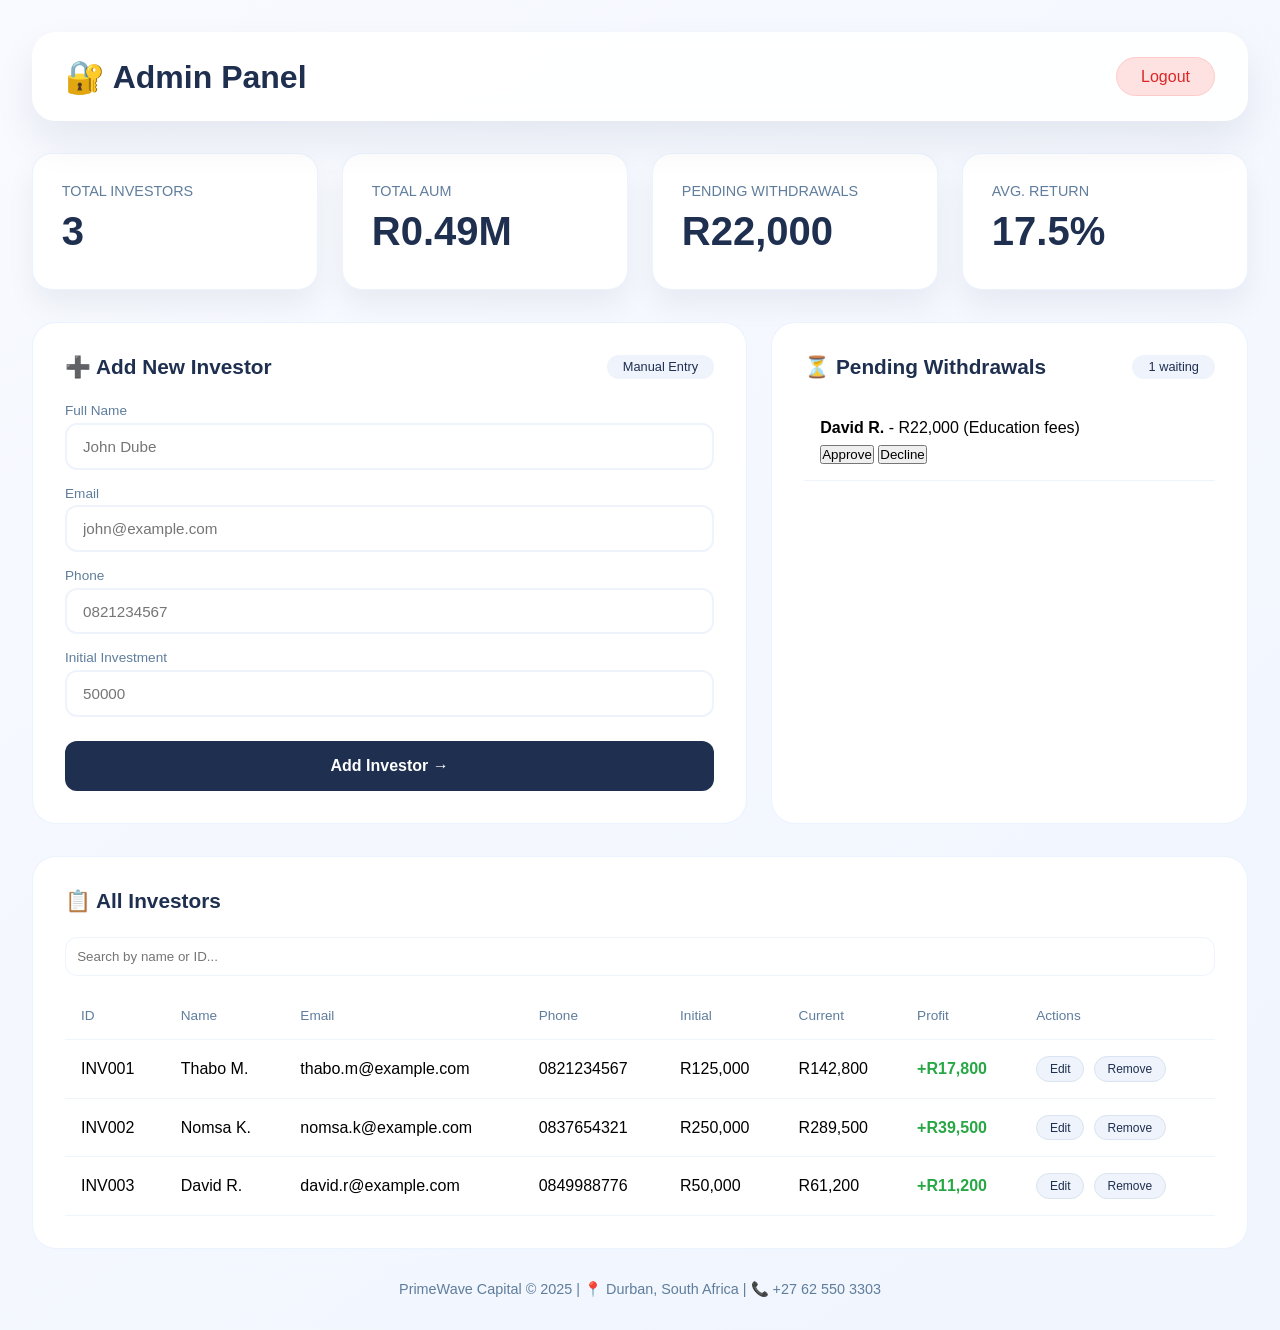
==== commit c39ffca6: "Update admin.html" ====
--- a/admin.html
+++ b/admin.html
@@ -1,784 +1,221 @@
 <!DOCTYPE html>
 <html lang="en">
 <head>
-    <meta charset="UTF-8">
-    <meta name="viewport" content="width=device-width, initial-scale=1.0">
-    <title>PrimeWave Capital | Admin Control Panel</title>
-    <style>
-        * {
-            margin: 0;
-            padding: 0;
-            box-sizing: border-box;
-            font-family: -apple-system, BlinkMacSystemFont, 'Segoe UI', Roboto, sans-serif;
-        }
-
-        body {
-            background: linear-gradient(145deg, #f8faff 0%, #f0f5fe 100%);
-            min-height: 100vh;
-            padding: 2rem;
-            position: relative;
-        }
-
-        body::before {
-            content: '';
-            position: fixed;
-            top: 0;
-            left: 0;
-            right: 0;
-            bottom: 0;
-            background-image: radial-gradient(circle at 25px 25px, rgba(26, 43, 76, 0.02) 2px, transparent 0);
-            background-size: 50px 50px;
-            pointer-events: none;
-            z-index: 0;
-        }
-
-        .container {
-            max-width: 1600px;
-            margin: 0 auto;
-            position: relative;
-            z-index: 1;
-        }
-
-        /* Header */
-        .header {
-            background: rgba(255, 255, 255, 0.9);
-            backdrop-filter: blur(10px);
-            border-radius: 24px;
-            padding: 1.5rem 2rem;
-            margin-bottom: 2rem;
-            display: flex;
-            justify-content: space-between;
-            align-items: center;
-            box-shadow: 0 20px 40px rgba(0, 20, 60, 0.08);
-            border: 1px solid rgba(255, 255, 255, 0.5);
-        }
-
-        .welcome h1 {
-            color: #1e2f4f;
-            font-size: 2rem;
-            font-weight: 600;
-        }
-
-        .welcome p {
-            color: #5a6e8a;
-            margin-top: 0.3rem;
-        }
-
-        .admin-profile {
-            display: flex;
-            align-items: center;
-            gap: 1.5rem;
-        }
-
-        .logout-btn {
-            background: #fee2e2;
-            color: #dc2626;
-            padding: 0.6rem 1.5rem;
-            border-radius: 40px;
-            text-decoration: none;
-            font-weight: 500;
-            border: 1px solid #fecaca;
-            transition: all 0.3s;
-        }
-
-        .logout-btn:hover {
-            background: #dc2626;
-            color: white;
-        }
-
-        .admin-avatar {
-            width: 48px;
-            height: 48px;
-            background: linear-gradient(135deg, #1e2f4f, #2d4373);
-            border-radius: 50%;
-            display: flex;
-            align-items: center;
-            justify-content: center;
-            color: white;
-            font-weight: 600;
-            font-size: 1.2rem;
-        }
-
-        /* Stats Grid */
-        .stats-grid {
-            display: grid;
-            grid-template-columns: repeat(4, 1fr);
-            gap: 1.5rem;
-            margin-bottom: 2rem;
-        }
-
-        .stat-card {
-            background: white;
-            border-radius: 20px;
-            padding: 1.8rem;
-            box-shadow: 0 15px 30px rgba(0, 20, 40, 0.06);
-            border: 1px solid rgba(230, 240, 255, 0.8);
-        }
-
-        .stat-label {
-            color: #5f7d9c;
-            font-size: 0.9rem;
-            text-transform: uppercase;
-            margin-bottom: 0.5rem;
-        }
-
-        .stat-number {
-            color: #1e2f4f;
-            font-size: 2.5rem;
-            font-weight: 700;
-            line-height: 1.2;
-            margin-bottom: 0.3rem;
-        }
-
-        .stat-trend {
-            color: #28a745;
-            font-size: 0.95rem;
-        }
-
-        /* Pending Withdrawals Alert */
-        .withdrawal-alert {
-            background: #fff3cd;
-            border: 1px solid #ffe69c;
-            border-radius: 16px;
-            padding: 1.2rem 2rem;
-            margin-bottom: 2rem;
-            display: flex;
-            justify-content: space-between;
-            align-items: center;
-        }
-
-        .alert-content {
-            display: flex;
-            align-items: center;
-            gap: 1rem;
-        }
-
-        .alert-icon {
-            font-size: 2rem;
-        }
-
-        .alert-text h3 {
-            color: #856404;
-            margin-bottom: 0.2rem;
-        }
-
-        .alert-text p {
-            color: #856404;
-            opacity: 0.9;
-        }
-
-        .review-all-btn {
-            background: #856404;
-            color: white;
-            padding: 0.8rem 2rem;
-            border-radius: 40px;
-            text-decoration: none;
-            font-weight: 500;
-        }
-
-        /* Main Control Grid */
-        .control-grid {
-            display: grid;
-            grid-template-columns: 1.2fr 0.8fr;
-            gap: 1.5rem;
-            margin-bottom: 2rem;
-        }
-
-        /* Add Investor Card */
-        .add-investor-card {
-            background: white;
-            border-radius: 24px;
-            padding: 2rem;
-            border: 1px solid rgba(230, 240, 255, 0.8);
-        }
-
-        .card-header {
-            display: flex;
-            justify-content: space-between;
-            align-items: center;
-            margin-bottom: 1.5rem;
-        }
-
-        .card-header h3 {
-            color: #1e2f4f;
-            font-size: 1.3rem;
-        }
-
-        .badge {
-            background: #eef3fc;
-            padding: 0.3rem 1rem;
-            border-radius: 40px;
-            color: #1e2f4f;
-            font-size: 0.8rem;
-            font-weight: 500;
-        }
-
-        .form-row {
-            display: grid;
-            grid-template-columns: 1fr 1fr;
-            gap: 1rem;
-            margin-bottom: 1rem;
-        }
-
-        .form-group {
-            margin-bottom: 1rem;
-        }
-
-        .form-group label {
-            display: block;
-            color: #5f7d9c;
-            font-size: 0.85rem;
-            margin-bottom: 0.3rem;
-        }
-
-        .form-group input {
-            width: 100%;
-            padding: 0.8rem 1rem;
-            border: 2px solid #eef3fc;
-            border-radius: 12px;
-            font-size: 0.95rem;
-            outline: none;
-        }
-
-        .form-group input:focus {
-            border-color: #1e2f4f;
-        }
-
-        .add-btn {
-            width: 100%;
-            padding: 1rem;
-            background: #1e2f4f;
-            color: white;
-            border: none;
-            border-radius: 12px;
-            font-weight: 600;
-            font-size: 1rem;
-            cursor: pointer;
-            margin-top: 0.5rem;
-        }
-
-        .add-btn:hover {
-            background: #2d4373;
-        }
-
-        /* Pending Withdrawals Table */
-        .pending-card {
-            background: white;
-            border-radius: 24px;
-            padding: 2rem;
-            border: 1px solid rgba(230, 240, 255, 0.8);
-        }
-
-        .withdrawal-item {
-            display: flex;
-            justify-content: space-between;
-            align-items: center;
-            padding: 1rem;
-            background: #f8fcff;
-            border-radius: 12px;
-            margin-bottom: 0.8rem;
-        }
-
-        .withdrawal-info h4 {
-            color: #1e2f4f;
-            margin-bottom: 0.2rem;
-        }
-
-        .withdrawal-info p {
-            color: #5f7d9c;
-            font-size: 0.85rem;
-        }
-
-        .withdrawal-amount {
-            font-weight: 700;
-            color: #1e2f4f;
-            font-size: 1.1rem;
-        }
-
-        .withdrawal-actions {
-            display: flex;
-            gap: 0.5rem;
-            margin-top: 0.5rem;
-        }
-
-        .approve-btn {
-            background: #28a745;
-            color: white;
-            padding: 0.3rem 1rem;
-            border-radius: 20px;
-            font-size: 0.8rem;
-            border: none;
-            cursor: pointer;
-        }
-
-        .decline-btn {
-            background: #dc3545;
-            color: white;
-            padding: 0.3rem 1rem;
-            border-radius: 20px;
-            font-size: 0.8rem;
-            border: none;
-            cursor: pointer;
-        }
-
-        /* Investors Table */
-        .table-section {
-            background: white;
-            border-radius: 24px;
-            padding: 2rem;
-            margin-bottom: 2rem;
-            border: 1px solid rgba(230, 240, 255, 0.8);
-        }
-
-        .table-header {
-            display: flex;
-            justify-content: space-between;
-            align-items: center;
-            margin-bottom: 1.5rem;
-        }
-
-        .table-header h2 {
-            color: #1e2f4f;
-            font-size: 1.5rem;
-        }
-
-        .search-box {
-            display: flex;
-            gap: 0.5rem;
-            background: #f8fcff;
-            padding: 0.3rem;
-            border-radius: 40px;
-            border: 1px solid #e0ecf9;
-        }
-
-        .search-box input {
-            border: none;
-            background: transparent;
-            padding: 0.5rem 1rem;
-            outline: none;
-            width: 250px;
-        }
-
-        .search-box button {
-            background: #1e2f4f;
-            border: none;
-            color: white;
-            padding: 0.5rem 1.5rem;
-            border-radius: 40px;
-            cursor: pointer;
-        }
-
-        .investor-table {
-            width: 100%;
-            border-collapse: collapse;
-        }
-
-        .investor-table th {
-            text-align: left;
-            padding: 1rem 0.8rem;
-            color: #5f7d9c;
-            font-weight: 500;
-            font-size: 0.85rem;
-            border-bottom: 2px solid #eef3fc;
-        }
-
-        .investor-table td {
-            padding: 1rem 0.8rem;
-            color: #1e2f4f;
-            border-bottom: 1px solid #f0f5fd;
-        }
-
-        .investor-table tr:hover td {
-            background: #f8fcff;
-        }
-
-        .profit {
-            color: #28a745;
-            font-weight: 600;
-        }
-
-        .edit-input {
-            width: 100px;
-            padding: 0.3rem;
-            border: 1px solid #cbd5e1;
-            border-radius: 6px;
-        }
-
-        .update-btn {
-            background: #1e2f4f;
-            color: white;
-            padding: 0.2rem 0.8rem;
-            border-radius: 20px;
-            font-size: 0.75rem;
-            border: none;
-            cursor: pointer;
-        }
-
-        .action-btn {
-            padding: 0.3rem 0.8rem;
-            border-radius: 20px;
-            font-size: 0.75rem;
-            cursor: pointer;
-            background: #eef3fc;
-            color: #1e2f4f;
-            border: 1px solid #d9e4f0;
-            margin-right: 0.3rem;
-        }
-
-        .action-btn:hover {
-            background: #1e2f4f;
-            color: white;
-        }
-
-        .footer {
-            text-align: center;
-            color: #5f7d9c;
-            font-size: 0.9rem;
-            margin-top: 2rem;
-        }
-    </style>
+<meta charset="UTF-8">
+<meta name="viewport" content="width=device-width, initial-scale=1.0">
+<title>PrimeWave Capital | Admin Panel</title>
+<style>
+    * {margin:0; padding:0; box-sizing:border-box; font-family:-apple-system, BlinkMacSystemFont,'Segoe UI',Roboto,sans-serif;}
+    body {background:linear-gradient(145deg,#f8faff 0%,#f0f5fe 100%); min-height:100vh; padding:2rem;}
+    .container {max-width:1600px; margin:0 auto;}
+    .header {background:rgba(255,255,255,0.9); backdrop-filter:blur(10px); border-radius:24px; padding:1.5rem 2rem; margin-bottom:2rem; display:flex; justify-content:space-between; align-items:center; box-shadow:0 20px 40px rgba(0,20,60,0.08); border:1px solid rgba(255,255,255,0.5);}
+    .header h1 {color:#1e2f4f; font-size:2rem;}
+    .logout-btn {background:#fee2e2; color:#dc2626; padding:0.6rem 1.5rem; border-radius:40px; text-decoration:none; font-weight:500; border:1px solid #fecaca; transition:0.3s;}
+    .logout-btn:hover {background:#dc2626; color:white;}
+    .stats-grid {display:grid; grid-template-columns:repeat(4,1fr); gap:1.5rem; margin-bottom:2rem;}
+    .stat-card {background:white; border-radius:20px; padding:1.8rem; box-shadow:0 15px 30px rgba(0,20,40,0.06); border:1px solid rgba(230,240,255,0.8);}
+    .stat-label {color:#5f7d9c; font-size:0.9rem; text-transform:uppercase; margin-bottom:0.5rem;}
+    .stat-number {color:#1e2f4f; font-size:2.5rem; font-weight:700; line-height:1.2; margin-bottom:0.3rem;}
+    .stat-trend {color:#28a745; font-size:0.95rem;}
+    .control-grid {display:grid; grid-template-columns:1.2fr 0.8fr; gap:1.5rem; margin-bottom:2rem;}
+    .card {background:white; border-radius:24px; padding:2rem; border:1px solid rgba(230,240,255,0.8);}
+    .card-header {display:flex; justify-content:space-between; align-items:center; margin-bottom:1.5rem;}
+    .card-header h3 {color:#1e2f4f; font-size:1.3rem;}
+    .badge {background:#eef3fc; padding:0.3rem 1rem; border-radius:40px; color:#1e2f4f; font-size:0.8rem;}
+    .form-group {margin-bottom:1rem;}
+    .form-group label {display:block; color:#5f7d9c; font-size:0.85rem; margin-bottom:0.3rem;}
+    .form-group input {width:100%; padding:0.8rem 1rem; border:2px solid #eef3fc; border-radius:12px; font-size:0.95rem; outline:none;}
+    .form-group input:focus {border-color:#1e2f4f;}
+    .add-btn {width:100%; padding:1rem; background:#1e2f4f; color:white; border:none; border-radius:12px; font-weight:600; font-size:1rem; cursor:pointer; margin-top:0.5rem;}
+    .add-btn:hover {background:#2d4373;}
+    .investor-table {width:100%; border-collapse:collapse;}
+    .investor-table th, .investor-table td {padding:1rem; text-align:left; border-bottom:1px solid #f0f5fd;}
+    .investor-table th {color:#5f7d9c; font-weight:500; font-size:0.85rem;}
+    .profit {color:#28a745; font-weight:600;}
+    .edit-input {width:100px; padding:0.3rem; border:1px solid #cbd5e1; border-radius:6px;}
+    .action-btn {padding:0.3rem 0.8rem; border-radius:20px; font-size:0.75rem; cursor:pointer; background:#eef3fc; color:#1e2f4f; border:1px solid #d9e4f0; margin-right:0.3rem;}
+    .action-btn:hover {background:#1e2f4f; color:white;}
+    .footer {text-align:center; color:#5f7d9c; font-size:0.9rem; margin-top:2rem;}
+</style>
 </head>
 <body>
-    <div class="container">
-        <!-- Header -->
-        <div class="header">
-            <div class="welcome">
-                <h1>🔐 Admin Control Panel</h1>
-                <p>Full control over investors • withdrawals • balances</p>
+<div class="container">
+    <div class="header">
+        <h1>🔐 Admin Panel</h1>
+        <a href="#" class="logout-btn">Logout</a>
+    </div>
+
+    <!-- Stats -->
+    <div class="stats-grid">
+        <div class="stat-card"><div class="stat-label">Total Investors</div><div class="stat-number" id="totalInvestors">0</div></div>
+        <div class="stat-card"><div class="stat-label">Total AUM</div><div class="stat-number" id="totalAUM">R0</div></div>
+        <div class="stat-card"><div class="stat-label">Pending Withdrawals</div><div class="stat-number" id="pendingAmount">R0</div></div>
+        <div class="stat-card"><div class="stat-label">Avg. Return</div><div class="stat-number" id="avgReturn">0%</div></div>
+    </div>
+
+    <!-- Control Grid -->
+    <div class="control-grid">
+        <!-- Add/Edit Investor -->
+        <div class="card">
+            <div class="card-header">
+                <h3>➕ Add New Investor</h3>
+                <span class="badge">Manual Entry</span>
             </div>
-            <div class="admin-profile">
-                <a href="login.html" class="logout-btn">← Logout</a>
-                <div class="admin-avatar">A</div>
+            <div class="form-group"><label>Full Name</label><input type="text" id="newName" placeholder="John Dube"></div>
+            <div class="form-group"><label>Email</label><input type="email" id="newEmail" placeholder="john@example.com"></div>
+            <div class="form-group"><label>Phone</label><input type="text" id="newPhone" placeholder="0821234567"></div>
+            <div class="form-group"><label>Initial Investment</label><input type="number" id="newInvestment" placeholder="50000"></div>
+            <button class="add-btn" onclick="addNewInvestor()">Add Investor →</button>
+        </div>
+
+        <!-- Pending Withdrawals -->
+        <div class="card">
+            <div class="card-header">
+                <h3>⏳ Pending Withdrawals</h3>
+                <span class="badge" id="pendingBadge">0 waiting</span>
             </div>
+            <div id="pendingList"></div>
         </div>
-
-        <!-- Stats Grid -->
-        <div class="stats-grid">
-            <div class="stat-card">
-                <div class="stat-label">Total Investors</div>
-                <div class="stat-number" id="totalInvestors">124</div>
-                <div class="stat-trend">↑ +12 this month</div>
+    </div>
+
+    <!-- Investors Table -->
+    <div class="card">
+        <div class="card-header"><h3>📋 All Investors</h3></div>
+        <input type="text" id="searchInput" placeholder="Search by name or ID..." onkeyup="searchInvestors()" style="width:100%; padding:0.7rem; margin-bottom:1rem; border-radius:12px; border:1px solid #eef3fc;">
+        <table class="investor-table" id="investorTable">
+            <thead>
+                <tr><th>ID</th><th>Name</th><th>Email</th><th>Phone</th><th>Initial</th><th>Current</th><th>Profit</th><th>Actions</th></tr>
+            </thead>
+            <tbody id="investorTableBody"></tbody>
+        </table>
+    </div>
+
+    <div class="footer">PrimeWave Capital © 2025 | 📍 Durban, South Africa | 📞 +27 62 550 3303</div>
+</div>
+
+<script>
+let investors = [
+    { id:'INV001', name:'Thabo M.', email:'thabo.m@example.com', phone:'0821234567', initial:125000, current:142800 },
+    { id:'INV002', name:'Nomsa K.', email:'nomsa.k@example.com', phone:'0837654321', initial:250000, current:289500 },
+    { id:'INV003', name:'David R.', email:'david.r@example.com', phone:'0849988776', initial:50000, current:61200 }
+];
+
+let pendingWithdrawals = [
+    { id:'WD001', investorId:'INV003', name:'David R.', amount:22000, date:'2025-02-27', reason:'Education fees' }
+];
+
+function loadInvestors(){
+    const tbody=document.getElementById('investorTableBody'); tbody.innerHTML='';
+    investors.forEach(inv=>{
+        let profit=inv.current-inv.initial;
+        let profitClass=profit>=0?'profit':'';
+        let row=`<tr>
+            <td>${inv.id}</td>
+            <td>${inv.name}</td>
+            <td>${inv.email}</td>
+            <td>${inv.phone}</td>
+            <td>R${inv.initial.toLocaleString()}</td>
+            <td><span id="current-${inv.id}">R${inv.current.toLocaleString()}</span>
+                <input type="number" id="update-${inv.id}" class="edit-input" style="display:none;" value="${inv.current}"></td>
+            <td class="${profitClass}">${profit>=0?'+R'+profit.toLocaleString():'-R'+Math.abs(profit).toLocaleString()}</td>
+            <td>
+                <button class="action-btn" onclick="editBalance('${inv.id}')" id="edit-${inv.id}">Edit</button>
+                <button class="action-btn" onclick="saveBalance('${inv.id}')" id="save-${inv.id}" style="display:none;">Save</button>
+                <button class="action-btn" onclick="cancelEdit('${inv.id}')" id="cancel-${inv.id}" style="display:none;">Cancel</button>
+                <button class="action-btn" onclick="removeInvestor('${inv.id}')">Remove</button>
+            </td>
+        </tr>`;
+        tbody.innerHTML+=row;
+    });
+    updateStats();
+}
+
+function updateStats(){
+    let total=investors.length;
+    let totalAUM=investors.reduce((sum,i)=>sum+i.current,0);
+    document.getElementById('totalInvestors').innerText=total;
+    document.getElementById('totalAUM').innerText='R'+(totalAUM/1000000).toFixed(2)+'M';
+    document.getElementById('pendingAmount').innerText='R'+pendingWithdrawals.reduce((sum,w)=>sum+w.amount,0).toLocaleString();
+    document.getElementById('avgReturn').innerText=((investors.reduce((sum,i)=>sum+(i.current-i.initial)/i.initial,0)/total)*100).toFixed(1)+'%';
+    document.getElementById('pendingBadge').innerText=pendingWithdrawals.length+' waiting';
+    loadPendingWithdrawals();
+}
+
+function addNewInvestor(){
+    const name=document.getElementById('newName').value;
+    const email=document.getElementById('newEmail').value;
+    const phone=document.getElementById('newPhone').value;
+    const initial=parseFloat(document.getElementById('newInvestment').value);
+    if(!name||!email||!phone||!initial){alert('Please fill all fields'); return;}
+    const newId='INV'+String(investors.length+1).padStart(3,'0');
+    investors.push({id:newId,name,email,phone,initial,current:initial});
+    document.getElementById('newName').value=''; document.getElementById('newEmail').value=''; document.getElementById('newPhone').value=''; document.getElementById('newInvestment').value='';
+    loadInvestors();
+}
+
+function editBalance(id){
+    document.getElementById(`current-${id}`).style.display='none';
+    document.getElementById(`update-${id}`).style.display='inline-block';
+    document.getElementById(`edit-${id}`).style.display='none';
+    document.getElementById(`save-${id}`).style.display='inline-block';
+    document.getElementById(`cancel-${id}`).style.display='inline-block';
+}
+
+function saveBalance(id){
+    const val=parseFloat(document.getElementById(`update-${id}`).value);
+    const inv=investors.find(i=>i.id===id);
+    if(inv){inv.current=val; loadInvestors();}
+}
+
+function cancelEdit(id){
+    document.getElementById(`current-${id}`).style.display='inline-block';
+    document.getElementById(`update-${id}`).style.display='none';
+    document.getElementById(`edit-${id}`).style.display='inline-block';
+    document.getElementById(`save-${id}`).style.display='none';
+    document.getElementById(`cancel-${id}`).style.display='none';
+}
+
+function removeInvestor(id){
+    if(confirm('Are you sure you want to remove this investor?')){
+        investors=investors.filter(i=>i.id!==id);
+        loadInvestors();
+    }
+}
+
+function loadPendingWithdrawals(){
+    const list=document.getElementById('pendingList'); list.innerHTML='';
+    pendingWithdrawals.forEach(w=>{
+        list.innerHTML+=`<div style="padding:1rem;border-bottom:1px solid #eef3fc;">
+            <strong>${w.name}</strong> - R${w.amount.toLocaleString()} (${w.reason})
+            <div style="margin-top:0.5rem;">
+                <button onclick="approve('${w.id}')">Approve</button>
+                <button onclick="decline('${w.id}')">Decline</button>
             </div>
-            <div class="stat-card">
-                <div class="stat-label">Total AUM</div>
-                <div class="stat-number" id="totalAUM">R2.84M</div>
-                <div class="stat-trend">↑ +R340k this week</div>
-            </div>
-            <div class="stat-card">
-                <div class="stat-label">Pending Withdrawals</div>
-                <div class="stat-number" id="pendingAmount">R127,500</div>
-                <div class="stat-trend" id="pendingCount">8 requests</div>
-            </div>
-            <div class="stat-card">
-                <div class="stat-label">Avg. Return</div>
-                <div class="stat-number">15.6%</div>
-                <div class="stat-trend">↑ +2.1% vs last month</div>
-            </div>
-        </div>
-
-        <!-- Pending Withdrawals Alert (Dynamic) -->
-        <div class="withdrawal-alert" id="withdrawalAlert">
-            <div class="alert-content">
-                <div class="alert-icon">⏳</div>
-                <div class="alert-text">
-                    <h3 id="alertTitle">8 Pending Withdrawal Requests</h3>
-                    <p id="alertDetails">Total: R127,500 · 3 new today</p>
-                </div>
-            </div>
-            <a href="#" class="review-all-btn" onclick="scrollToWithdrawals()">Review All →</a>
-        </div>
-
-        <!-- Control Grid -->
-        <div class="control-grid">
-            <!-- Add New Investor -->
-            <div class="add-investor-card">
-                <div class="card-header">
-                    <h3>➕ Add New Investor</h3>
-                    <span class="badge">Manual Entry</span>
-                </div>
-                <div class="form-row">
-                    <div class="form-group">
-                        <label>Full Name</label>
-                        <input type="text" id="newName" placeholder="e.g., John Dube">
-                    </div>
-                    <div class="form-group">
-                        <label>Email</label>
-                        <input type="email" id="newEmail" placeholder="john@example.com">
-                    </div>
-                </div>
-                <div class="form-row">
-                    <div class="form-group">
-                        <label>Phone</label>
-                        <input type="text" id="newPhone" placeholder="0821234567">
-                    </div>
-                    <div class="form-group">
-                        <label>Initial Investment</label>
-                        <input type="number" id="newInvestment" placeholder="e.g., 50000">
-                    </div>
-                </div>
-                <button class="add-btn" onclick="addNewInvestor()">Add Investor →</button>
-            </div>
-
-            <!-- Pending Withdrawals Quick View -->
-            <div class="pending-card">
-                <div class="card-header">
-                    <h3>⏳ Pending Withdrawals</h3>
-                    <span class="badge" id="pendingBadge">8 waiting</span>
-                </div>
-                <div id="pendingList">
-                    <!-- Will be populated by JavaScript -->
-                </div>
-            </div>
-        </div>
-
-        <!-- All Investors Table -->
-        <div class="table-section">
-            <div class="table-header">
-                <h2>📋 All Investors</h2>
-                <div class="search-box">
-                    <input type="text" id="searchInput" placeholder="Search by name or ID..." onkeyup="searchInvestors()">
-                    <button>Search</button>
-                </div>
-            </div>
-
-            <table class="investor-table" id="investorTable">
-                <thead>
-                    <tr>
-                        <th>ID</th>
-                        <th>Name</th>
-                        <th>Email</th>
-                        <th>Phone</th>
-                        <th>Initial</th>
-                        <th>Current Balance</th>
-                        <th>Profit</th>
-                        <th>Actions</th>
-                    </tr>
-                </thead>
-                <tbody id="investorTableBody">
-                    <!-- Will be populated by JavaScript -->
-                </tbody>
-            </table>
-        </div>
-
-        <!-- Footer -->
-        <div class="footer">
-            <p>PrimeWave Capital © 2025 | 📍 Durban, South Africa | 📞 +27 62 550 3303</p>
-        </div>
-    </div>
-
-    <script>
-        // Sample investors data (in real app, this comes from database)
-        let investors = [
-            { id: 'INV001', name: 'Thabo M.', email: 'thabo.m@example.com', phone: '0821234567', initial: 125000, current: 142800 },
-            { id: 'INV002', name: 'Nomsa K.', email: 'nomsa.k@example.com', phone: '0837654321', initial: 250000, current: 289500 },
-            { id: 'INV003', name: 'David R.', email: 'david.r@example.com', phone: '0849988776', initial: 50000, current: 61200 },
-            { id: 'INV004', name: 'Linda S.', email: 'linda.s@example.com', phone: '0812345678', initial: 750000, current: 825000 },
-            { id: 'INV005', name: 'Sipho Z.', email: 'sipho.z@example.com', phone: '0791234567', initial: 85000, current: 97750 },
-            { id: 'INV006', name: 'Busisiwe P.', email: 'busi.p@example.com', phone: '0789876543', initial: 150000, current: 172500 }
-        ];
-
-        // Pending withdrawals
-        let pendingWithdrawals = [
-            { id: 'WD001', investorId: 'INV003', name: 'David R.', amount: 22000, date: '2025-02-27', reason: 'Education fees' },
-            { id: 'WD002', investorId: 'INV005', name: 'Sipho Z.', amount: 15000, date: '2025-02-27', reason: 'Emergency' },
-            { id: 'WD003', investorId: 'INV002', name: 'Nomsa K.', amount: 45000, date: '2025-02-26', reason: 'Property purchase' },
-            { id: 'WD004', investorId: 'INV001', name: 'Thabo M.', amount: 12500, date: '2025-02-26', reason: 'Car payment' },
-            { id: 'WD005', investorId: 'INV006', name: 'Busisiwe P.', amount: 33000, date: '2025-02-26', reason: 'Business investment' }
-        ];
-
-        // Load investors table
-        function loadInvestors() {
-            let tbody = document.getElementById('investorTableBody');
-            tbody.innerHTML = '';
-            
-            investors.forEach(inv => {
-                let profit = inv.current - inv.initial;
-                let profitClass = profit >= 0 ? 'profit' : '';
-                let profitText = profit >= 0 ? `+R${profit.toLocaleString()}` : `-R${Math.abs(profit).toLocaleString()}`;
-                
-                let row = `<tr>
-                    <td><strong>${inv.id}</strong></td>
-                    <td>${inv.name}</td>
-                    <td>${inv.email}</td>
-                    <td>${inv.phone}</td>
-                    <td>R${inv.initial.toLocaleString()}</td>
-                    <td>
-                        <span id="current-${inv.id}">R${inv.current.toLocaleString()}</span>
-                        <input type="number" id="update-${inv.id}" class="edit-input" style="display:none;" value="${inv.current}">
-                    </td>
-                    <td class="${profitClass}">${profitText}</td>
-                    <td>
-                        <button class="action-btn" onclick="editBalance('${inv.id}')" id="edit-${inv.id}">Edit</button>
-                        <button class="action-btn" onclick="saveBalance('${inv.id}')" id="save-${inv.id}" style="display:none;">Save</button>
-                        <button class="action-btn" onclick="cancelEdit('${inv.id}')" id="cancel-${inv.id}" style="display:none;">Cancel</button>
-                        <button class="action-btn" onclick="viewInvestor('${inv.id}')">View</button>
-                    </td>
-                </tr>`;
-                tbody.innerHTML += row;
-            });
-
-            // Update stats
-            updateStats();
-        }
-
-        // Update statistics
-        function updateStats() {
-            let total = investors.length;
-            let totalAUM = investors.reduce((sum, inv) => sum + inv.current, 0);
-            let pendingTotal = pendingWithdrawals.reduce((sum, wd) => sum + wd.amount, 0);
-            
-            document.getElementById('totalInvestors').innerText = total;
-            document.getElementById('totalAUM').innerText = 'R' + (totalAUM / 1000000).toFixed(2) + 'M';
-            document.getElementById('pendingAmount').innerText = 'R' + pendingTotal.toLocaleString();
-            document.getElementById('pendingCount').innerText = pendingWithdrawals.length + ' requests';
-            document.getElementById('alertTitle').innerText = pendingWithdrawals.length + ' Pending Withdrawal Requests';
-            document.getElementById('alertDetails').innerText = 'Total: R' + pendingTotal.toLocaleString() + ' · ' + getTodayCount() + ' new today';
-            document.getElementById('pendingBadge').innerText = pendingWithdrawals.length + ' waiting';
-            
-            loadPendingWithdrawals();
-        }
-
-        // Get today's pending count
-        function getTodayCount() {
-            let today = new Date().toISOString().split('T')[0];
-            return pendingWithdrawals.filter(wd => wd.date === today).length;
-        }
-
-        // Load pending withdrawals list
-        function loadPendingWithdrawals() {
-            let list = document.getElementById('pendingList');
-            list.innerHTML = '';
-            
-            pendingWithdrawals.forEach(wd => {
-                let item = `<div class="withdrawal-item">
-                    <div>
-                        <h4>${wd.name}</h4>
-                        <p>${wd.reason} · ${wd.date}</p>
-                    </div>
-                    <div>
-                        <div class="withdrawal-amount">R${wd.amount.toLocaleString()}</div>
-                        <div class="withdrawal-actions">
-                            <button class="approve-btn" onclick="approveWithdrawal('${wd.id}')">✓ Approve</button>
-                            <button class="decline-btn" onclick="declineWithdrawal('${wd.id}')">✗ Decline</button>
-                        </div>
-                    </div>
-                </div>`;
-                list.innerHTML += item;
-            });
-        }
-
-        // Approve withdrawal
-        function approveWithdrawal(id) {
-            let wd = pendingWithdrawals.find(w => w.id === id);
-            if(wd) {
-                // Find investor and deduct balance
-                let investor = investors.find(i => i.id === wd.investorId);
-                if(investor) {
-                    investor.current -= wd.amount;
-                }
-                // Remove from pending
-                pendingWithdrawals = pendingWithdrawals.filter(w => w.id !== id);
-                alert(`✅ Withdrawal for R${wd.amount.toLocaleString()} approved`);
-                loadInvestors();
-            }
-        }
-
-        // Decline withdrawal
-        function declineWithdrawal(id) {
-            let wd = pendingWithdrawals.find(w => w.id === id);
-            pendingWithdrawals = pendingWithdrawals.filter(w => w.id !== id);
-            alert(`❌ Withdrawal for R${wd.amount.toLocaleString()} declined`);
-            loadInvestors();
-        }
-
-        // Add new investor
-        function addNewInvestor() {
-            let name = document.getElementById('newName').value;
-            let email = document.getElementById('newEmail').value;
-            let phone = document.getElementById('newPhone').value;
-            let investment = parseFloat(document.getElementById('newInvestment').value);
-            
-            if(!name || !email || !phone || !investment) {
-                alert('Please fill all fields');
-                return;
-            }
-            
-            let newId = 'INV' + String(investors.length + 1).padStart(3, '0');
-            
-            investors.push({
-                id: newId,
-                name: name,
-                email: email,
-                phone: phone,
-                initial: investment,
-                current: investment
-            });
-            
-            alert(`✅ Investor ${name} added with ID: ${newId}`);
-            
-            // Clear form
-            document.getElementById('newName').value = '';
-            document.getElementById('newEmail').value = '';
-            document.getElementById('newPhone').value = '';
-            document.getElementById('newInvestment').value = '';
-            
-            loadInvestors();
-        }
-
-        // Edit balance
-        function editBalance(id) {
-            document.getElementById(`current-${id}`).style.display = 'none';
-            document.getElementById(`update-${id}`).style.display = 'inline-block';
-            document.getElementById(`edit-${id}`).style.display = 'none';
-            document.getElementById(`save-${id}`).style.display = 'inline-block';
-            document.getElementById(`cancel-${id}`).style.display = 'inline-block';
-        }
-
-        // Save balance
-        function saveBalance(id) {
-            let newBalance = parseFloat(document.getElementById(`update-${id}`).value);
-            let investor = investors.find(i => i.id === id);
-            
-            if(investor) {
-                investor.current = newBalance;
-                alert(`✅ Balance updated for ${investor.name}`);
-                loadInvestors();
-            }
-        }
-
-        // Cancel edit
-        function cancelEdit(id) {
-            document.getElementById(`current-${id}`).style.display = 'inline-block';
-            document.getElementById(`update-${id}`).style.display = 'none';
-            document.getElementById(`edit-${id}`).style.display = 'inline-block';
-            document.getElementById(`save-${id}`).style.display = 'none';
-            document.getElementById(`cancel-${id}`).style.display = 'none';
-        }
-
-        // View investor details
-        function viewInvestor(id) {
-            let investor = investors.find(i => i.id === id);
-            alert(`📋 ${investor.name}\nID: ${investor.id}\nEmail: ${investor.email}\nPhone: ${investor.phone}\nCurrent Balance: R${investor.current.toLocaleString()}`);
-        }
-
-        // Search investors
-        function searchInvestors() {
-            let search = document.getElementById('searchInput').value.toLowerCase();
-            let rows = document.querySelectorAll('#investorTable tbody tr');
-            
-            rows.forEach(row => {
-                let text = row.textContent.toLowerCase();
-                row.style.display = text.includes(search) ? '' : 'none';
-            });
-        }
-
-        // Scroll to withdrawals
-        function scrollToWithdrawals() {
-            document.querySelector('.pending-card').scrollIntoView({ behavior: 'smooth' });
-        }
-
-        // Initialize
-        loadInvestors();
-    </script>
+        </div>`;
+    });
+}
+
+function approve(id){
+    const wd=pendingWithdrawals.find(w=>w.id===id);
+    const inv=investors.find(i=>i.id===wd.investorId);
+    if(inv){inv.current-=wd.amount;}
+    pendingWithdrawals=pendingWithdrawals.filter(w=>w.id!==id);
+    loadInvestors();
+}
+
+function decline(id){
+    pendingWithdrawals=pendingWithdrawals.filter(w=>w.id!==id);
+    loadInvestors();
+}
+
+function searchInvestors(){
+    const search=document.getElementById('searchInput').value.toLowerCase();
+    document.querySelectorAll('#investorTable tbody tr').forEach(tr=>{
+        tr.style.display=tr.textContent.toLowerCase().includes(search)?'':'none';
+    });
+}
+
+loadInvestors();
+</script>
 </body>
     </html>
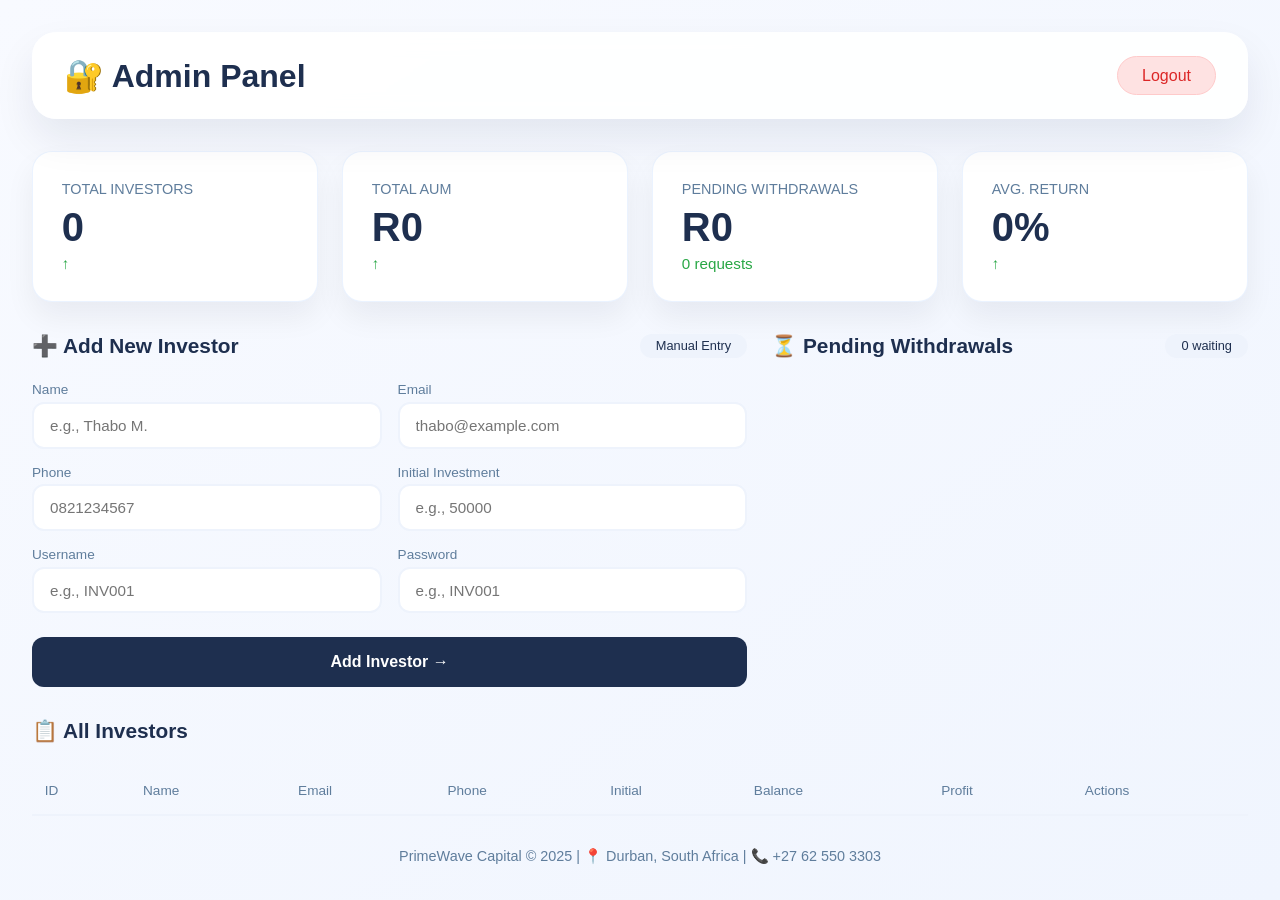
==== commit 44379592: "Update admin.html" ====
--- a/admin.html
+++ b/admin.html
@@ -5,217 +5,256 @@
 <meta name="viewport" content="width=device-width, initial-scale=1.0">
 <title>PrimeWave Capital | Admin Panel</title>
 <style>
-    * {margin:0; padding:0; box-sizing:border-box; font-family:-apple-system, BlinkMacSystemFont,'Segoe UI',Roboto,sans-serif;}
-    body {background:linear-gradient(145deg,#f8faff 0%,#f0f5fe 100%); min-height:100vh; padding:2rem;}
-    .container {max-width:1600px; margin:0 auto;}
-    .header {background:rgba(255,255,255,0.9); backdrop-filter:blur(10px); border-radius:24px; padding:1.5rem 2rem; margin-bottom:2rem; display:flex; justify-content:space-between; align-items:center; box-shadow:0 20px 40px rgba(0,20,60,0.08); border:1px solid rgba(255,255,255,0.5);}
-    .header h1 {color:#1e2f4f; font-size:2rem;}
-    .logout-btn {background:#fee2e2; color:#dc2626; padding:0.6rem 1.5rem; border-radius:40px; text-decoration:none; font-weight:500; border:1px solid #fecaca; transition:0.3s;}
-    .logout-btn:hover {background:#dc2626; color:white;}
-    .stats-grid {display:grid; grid-template-columns:repeat(4,1fr); gap:1.5rem; margin-bottom:2rem;}
-    .stat-card {background:white; border-radius:20px; padding:1.8rem; box-shadow:0 15px 30px rgba(0,20,40,0.06); border:1px solid rgba(230,240,255,0.8);}
-    .stat-label {color:#5f7d9c; font-size:0.9rem; text-transform:uppercase; margin-bottom:0.5rem;}
-    .stat-number {color:#1e2f4f; font-size:2.5rem; font-weight:700; line-height:1.2; margin-bottom:0.3rem;}
-    .stat-trend {color:#28a745; font-size:0.95rem;}
-    .control-grid {display:grid; grid-template-columns:1.2fr 0.8fr; gap:1.5rem; margin-bottom:2rem;}
-    .card {background:white; border-radius:24px; padding:2rem; border:1px solid rgba(230,240,255,0.8);}
-    .card-header {display:flex; justify-content:space-between; align-items:center; margin-bottom:1.5rem;}
-    .card-header h3 {color:#1e2f4f; font-size:1.3rem;}
-    .badge {background:#eef3fc; padding:0.3rem 1rem; border-radius:40px; color:#1e2f4f; font-size:0.8rem;}
-    .form-group {margin-bottom:1rem;}
-    .form-group label {display:block; color:#5f7d9c; font-size:0.85rem; margin-bottom:0.3rem;}
-    .form-group input {width:100%; padding:0.8rem 1rem; border:2px solid #eef3fc; border-radius:12px; font-size:0.95rem; outline:none;}
-    .form-group input:focus {border-color:#1e2f4f;}
-    .add-btn {width:100%; padding:1rem; background:#1e2f4f; color:white; border:none; border-radius:12px; font-weight:600; font-size:1rem; cursor:pointer; margin-top:0.5rem;}
-    .add-btn:hover {background:#2d4373;}
-    .investor-table {width:100%; border-collapse:collapse;}
-    .investor-table th, .investor-table td {padding:1rem; text-align:left; border-bottom:1px solid #f0f5fd;}
-    .investor-table th {color:#5f7d9c; font-weight:500; font-size:0.85rem;}
-    .profit {color:#28a745; font-weight:600;}
-    .edit-input {width:100px; padding:0.3rem; border:1px solid #cbd5e1; border-radius:6px;}
-    .action-btn {padding:0.3rem 0.8rem; border-radius:20px; font-size:0.75rem; cursor:pointer; background:#eef3fc; color:#1e2f4f; border:1px solid #d9e4f0; margin-right:0.3rem;}
-    .action-btn:hover {background:#1e2f4f; color:white;}
-    .footer {text-align:center; color:#5f7d9c; font-size:0.9rem; margin-top:2rem;}
+/* --- Reset & fonts --- */
+* {margin:0;padding:0;box-sizing:border-box;font-family:-apple-system,BlinkMacSystemFont,'Segoe UI',Roboto,sans-serif;}
+body{background:linear-gradient(145deg,#f8faff 0%,#f0f5fe 100%);min-height:100vh;padding:2rem;}
+.container{max-width:1600px;margin:0 auto;}
+.header{background:rgba(255,255,255,0.9);backdrop-filter:blur(10px);border-radius:24px;padding:1.5rem 2rem;margin-bottom:2rem;display:flex;justify-content:space-between;align-items:center;box-shadow:0 20px 40px rgba(0,20,60,0.08);}
+.header h1{color:#1e2f4f;font-size:2rem;font-weight:600;}
+.logout-btn{background:#fee2e2;color:#dc2626;padding:0.6rem 1.5rem;border-radius:40px;text-decoration:none;font-weight:500;border:1px solid #fecaca;transition:all 0.3s;}
+.logout-btn:hover{background:#dc2626;color:white;}
+.stats-grid{display:grid;grid-template-columns:repeat(4,1fr);gap:1.5rem;margin-bottom:2rem;}
+.stat-card{background:white;border-radius:20px;padding:1.8rem;box-shadow:0 15px 30px rgba(0,20,40,0.06);border:1px solid rgba(230,240,255,0.8);}
+.stat-label{color:#5f7d9c;font-size:0.9rem;text-transform:uppercase;margin-bottom:0.5rem;}
+.stat-number{color:#1e2f4f;font-size:2.5rem;font-weight:700;margin-bottom:0.3rem;}
+.stat-trend{color:#28a745;font-size:0.95rem;}
+.control-grid{display:grid;grid-template-columns:1.2fr 0.8fr;gap:1.5rem;margin-bottom:2rem;}
+.add-investor-card,..pending-card,..table-section{background:white;border-radius:24px;padding:2rem;border:1px solid rgba(230,240,255,0.8);box-shadow:0 15px 30px rgba(0,20,40,0.06);}
+.card-header{display:flex;justify-content:space-between;align-items:center;margin-bottom:1.5rem;}
+.card-header h3{color:#1e2f4f;font-size:1.3rem;}
+.badge{background:#eef3fc;padding:0.3rem 1rem;border-radius:40px;color:#1e2f4f;font-size:0.8rem;font-weight:500;}
+.form-row{display:grid;grid-template-columns:1fr 1fr;gap:1rem;margin-bottom:1rem;}
+.form-group label{display:block;color:#5f7d9c;font-size:0.85rem;margin-bottom:0.3rem;}
+.form-group input{width:100%;padding:0.8rem 1rem;border:2px solid #eef3fc;border-radius:12px;font-size:0.95rem;outline:none;}
+.form-group input:focus{border-color:#1e2f4f;}
+.add-btn{width:100%;padding:1rem;background:#1e2f4f;color:white;border:none;border-radius:12px;font-weight:600;font-size:1rem;cursor:pointer;margin-top:0.5rem;}
+.add-btn:hover{background:#2d4373;}
+.withdrawal-item{display:flex;justify-content:space-between;align-items:center;padding:1rem;background:#f8fcff;border-radius:12px;margin-bottom:0.8rem;}
+.withdrawal-amount{font-weight:700;color:#1e2f4f;font-size:1.1rem;}
+.withdrawal-actions{display:flex;gap:0.5rem;margin-top:0.5rem;}
+.approve-btn{background:#28a745;color:white;padding:0.3rem 1rem;border-radius:20px;font-size:0.8rem;border:none;cursor:pointer;}
+.decline-btn{background:#dc3545;color:white;padding:0.3rem 1rem;border-radius:20px;font-size:0.8rem;border:none;cursor:pointer;}
+.investor-table{width:100%;border-collapse:collapse;margin-top:1rem;}
+.investor-table th{text-align:left;padding:1rem 0.8rem;color:#5f7d9c;font-weight:500;font-size:0.85rem;border-bottom:2px solid #eef3fc;}
+.investor-table td{padding:1rem 0.8rem;color:#1e2f4f;border-bottom:1px solid #f0f5fd;}
+.investor-table tr:hover td{background:#f8fcff;}
+.profit{color:#28a745;font-weight:600;}
+.edit-input{width:100px;padding:0.3rem;border:1px solid #cbd5e1;border-radius:6px;}
+.update-btn{background:#1e2f4f;color:white;padding:0.2rem 0.8rem;border-radius:20px;font-size:0.75rem;border:none;cursor:pointer;}
+.action-btn{padding:0.3rem 0.8rem;border-radius:20px;font-size:0.75rem;cursor:pointer;background:#eef3fc;color:#1e2f4f;border:1px solid #d9e4f0;margin-right:0.3rem;}
+.action-btn:hover{background:#1e2f4f;color:white;}
+.footer{text-align:center;color:#5f7d9c;font-size:0.9rem;margin-top:2rem;}
 </style>
 </head>
 <body>
 <div class="container">
-    <div class="header">
-        <h1>🔐 Admin Panel</h1>
-        <a href="#" class="logout-btn">Logout</a>
-    </div>
-
-    <!-- Stats -->
-    <div class="stats-grid">
-        <div class="stat-card"><div class="stat-label">Total Investors</div><div class="stat-number" id="totalInvestors">0</div></div>
-        <div class="stat-card"><div class="stat-label">Total AUM</div><div class="stat-number" id="totalAUM">R0</div></div>
-        <div class="stat-card"><div class="stat-label">Pending Withdrawals</div><div class="stat-number" id="pendingAmount">R0</div></div>
-        <div class="stat-card"><div class="stat-label">Avg. Return</div><div class="stat-number" id="avgReturn">0%</div></div>
-    </div>
-
-    <!-- Control Grid -->
-    <div class="control-grid">
-        <!-- Add/Edit Investor -->
-        <div class="card">
-            <div class="card-header">
-                <h3>➕ Add New Investor</h3>
-                <span class="badge">Manual Entry</span>
-            </div>
-            <div class="form-group"><label>Full Name</label><input type="text" id="newName" placeholder="John Dube"></div>
-            <div class="form-group"><label>Email</label><input type="email" id="newEmail" placeholder="john@example.com"></div>
+
+<!-- Header -->
+<div class="header">
+    <h1>🔐 Admin Panel</h1>
+    <a href="#" class="logout-btn" onclick="logout()">Logout</a>
+</div>
+
+<!-- Stats -->
+<div class="stats-grid">
+    <div class="stat-card">
+        <div class="stat-label">Total Investors</div>
+        <div class="stat-number" id="totalInvestors">0</div>
+        <div class="stat-trend">↑</div>
+    </div>
+    <div class="stat-card">
+        <div class="stat-label">Total AUM</div>
+        <div class="stat-number" id="totalAUM">R0</div>
+        <div class="stat-trend">↑</div>
+    </div>
+    <div class="stat-card">
+        <div class="stat-label">Pending Withdrawals</div>
+        <div class="stat-number" id="pendingAmount">R0</div>
+        <div class="stat-trend" id="pendingCount">0 requests</div>
+    </div>
+    <div class="stat-card">
+        <div class="stat-label">Avg. Return</div>
+        <div class="stat-number" id="avgReturn">0%</div>
+        <div class="stat-trend">↑</div>
+    </div>
+</div>
+
+<!-- Controls -->
+<div class="control-grid">
+    <div class="add-investor-card">
+        <div class="card-header">
+            <h3>➕ Add New Investor</h3>
+            <span class="badge">Manual Entry</span>
+        </div>
+        <div class="form-row">
+            <div class="form-group"><label>Name</label><input type="text" id="newName" placeholder="e.g., Thabo M."></div>
+            <div class="form-group"><label>Email</label><input type="email" id="newEmail" placeholder="thabo@example.com"></div>
+        </div>
+        <div class="form-row">
             <div class="form-group"><label>Phone</label><input type="text" id="newPhone" placeholder="0821234567"></div>
-            <div class="form-group"><label>Initial Investment</label><input type="number" id="newInvestment" placeholder="50000"></div>
-            <button class="add-btn" onclick="addNewInvestor()">Add Investor →</button>
-        </div>
-
-        <!-- Pending Withdrawals -->
-        <div class="card">
-            <div class="card-header">
-                <h3>⏳ Pending Withdrawals</h3>
-                <span class="badge" id="pendingBadge">0 waiting</span>
-            </div>
-            <div id="pendingList"></div>
-        </div>
-    </div>
-
-    <!-- Investors Table -->
-    <div class="card">
-        <div class="card-header"><h3>📋 All Investors</h3></div>
-        <input type="text" id="searchInput" placeholder="Search by name or ID..." onkeyup="searchInvestors()" style="width:100%; padding:0.7rem; margin-bottom:1rem; border-radius:12px; border:1px solid #eef3fc;">
-        <table class="investor-table" id="investorTable">
-            <thead>
-                <tr><th>ID</th><th>Name</th><th>Email</th><th>Phone</th><th>Initial</th><th>Current</th><th>Profit</th><th>Actions</th></tr>
-            </thead>
-            <tbody id="investorTableBody"></tbody>
-        </table>
-    </div>
-
-    <div class="footer">PrimeWave Capital © 2025 | 📍 Durban, South Africa | 📞 +27 62 550 3303</div>
+            <div class="form-group"><label>Initial Investment</label><input type="number" id="newInvestment" placeholder="e.g., 50000"></div>
+        </div>
+        <div class="form-row">
+            <div class="form-group"><label>Username</label><input type="text" id="newUsername" placeholder="e.g., INV001"></div>
+            <div class="form-group"><label>Password</label><input type="text" id="newPassword" placeholder="e.g., INV001"></div>
+        </div>
+        <button class="add-btn" onclick="addInvestor()">Add Investor →</button>
+    </div>
+
+    <div class="pending-card">
+        <div class="card-header"><h3>⏳ Pending Withdrawals</h3><span class="badge" id="pendingBadge">0 waiting</span></div>
+        <div id="pendingList"></div>
+    </div>
+</div>
+
+<!-- Investors table -->
+<div class="table-section">
+    <div class="card-header">
+        <h3>📋 All Investors</h3>
+    </div>
+    <table class="investor-table" id="investorTable">
+        <thead>
+            <tr>
+                <th>ID</th><th>Name</th><th>Email</th><th>Phone</th><th>Initial</th><th>Balance</th><th>Profit</th><th>Actions</th>
+            </tr>
+        </thead>
+        <tbody id="investorTableBody"></tbody>
+    </table>
+</div>
+
+<div class="footer">PrimeWave Capital © 2025 | 📍 Durban, South Africa | 📞 +27 62 550 3303</div>
 </div>
 
 <script>
-let investors = [
-    { id:'INV001', name:'Thabo M.', email:'thabo.m@example.com', phone:'0821234567', initial:125000, current:142800 },
-    { id:'INV002', name:'Nomsa K.', email:'nomsa.k@example.com', phone:'0837654321', initial:250000, current:289500 },
-    { id:'INV003', name:'David R.', email:'david.r@example.com', phone:'0849988776', initial:50000, current:61200 }
-];
-
-let pendingWithdrawals = [
-    { id:'WD001', investorId:'INV003', name:'David R.', amount:22000, date:'2025-02-27', reason:'Education fees' }
-];
-
+// --- LocalStorage persistence ---
+let investors = JSON.parse(localStorage.getItem('investors')) || [];
+let pendingWithdrawals = JSON.parse(localStorage.getItem('pendingWithdrawals')) || [];
+
+// --- Stats ---
+function updateStats(){
+  let total = investors.length;
+  let totalAUM = investors.reduce((sum,i)=>sum+i.current,0);
+  let pendingTotal = pendingWithdrawals.reduce((sum,w)=>sum+w.amount,0);
+  let avgReturn = total ? Math.round(investors.reduce((sum,i)=>(i.current-i.initial)+sum,0)/total) : 0;
+  document.getElementById('totalInvestors').innerText=total;
+  document.getElementById('totalAUM').innerText='R'+totalAUM.toLocaleString();
+  document.getElementById('pendingAmount').innerText='R'+pendingTotal.toLocaleString();
+  document.getElementById('pendingCount').innerText=pendingWithdrawals.length+' requests';
+  document.getElementById('pendingBadge').innerText=pendingWithdrawals.length+' waiting';
+}
+
+// --- Load Investors Table ---
 function loadInvestors(){
-    const tbody=document.getElementById('investorTableBody'); tbody.innerHTML='';
-    investors.forEach(inv=>{
-        let profit=inv.current-inv.initial;
-        let profitClass=profit>=0?'profit':'';
-        let row=`<tr>
-            <td>${inv.id}</td>
-            <td>${inv.name}</td>
-            <td>${inv.email}</td>
-            <td>${inv.phone}</td>
-            <td>R${inv.initial.toLocaleString()}</td>
-            <td><span id="current-${inv.id}">R${inv.current.toLocaleString()}</span>
-                <input type="number" id="update-${inv.id}" class="edit-input" style="display:none;" value="${inv.current}"></td>
-            <td class="${profitClass}">${profit>=0?'+R'+profit.toLocaleString():'-R'+Math.abs(profit).toLocaleString()}</td>
-            <td>
-                <button class="action-btn" onclick="editBalance('${inv.id}')" id="edit-${inv.id}">Edit</button>
-                <button class="action-btn" onclick="saveBalance('${inv.id}')" id="save-${inv.id}" style="display:none;">Save</button>
-                <button class="action-btn" onclick="cancelEdit('${inv.id}')" id="cancel-${inv.id}" style="display:none;">Cancel</button>
-                <button class="action-btn" onclick="removeInvestor('${inv.id}')">Remove</button>
-            </td>
-        </tr>`;
-        tbody.innerHTML+=row;
-    });
-    updateStats();
-}
-
-function updateStats(){
-    let total=investors.length;
-    let totalAUM=investors.reduce((sum,i)=>sum+i.current,0);
-    document.getElementById('totalInvestors').innerText=total;
-    document.getElementById('totalAUM').innerText='R'+(totalAUM/1000000).toFixed(2)+'M';
-    document.getElementById('pendingAmount').innerText='R'+pendingWithdrawals.reduce((sum,w)=>sum+w.amount,0).toLocaleString();
-    document.getElementById('avgReturn').innerText=((investors.reduce((sum,i)=>sum+(i.current-i.initial)/i.initial,0)/total)*100).toFixed(1)+'%';
-    document.getElementById('pendingBadge').innerText=pendingWithdrawals.length+' waiting';
-    loadPendingWithdrawals();
-}
-
-function addNewInvestor(){
-    const name=document.getElementById('newName').value;
-    const email=document.getElementById('newEmail').value;
-    const phone=document.getElementById('newPhone').value;
-    const initial=parseFloat(document.getElementById('newInvestment').value);
-    if(!name||!email||!phone||!initial){alert('Please fill all fields'); return;}
-    const newId='INV'+String(investors.length+1).padStart(3,'0');
-    investors.push({id:newId,name,email,phone,initial,current:initial});
-    document.getElementById('newName').value=''; document.getElementById('newEmail').value=''; document.getElementById('newPhone').value=''; document.getElementById('newInvestment').value='';
+  let tbody = document.getElementById('investorTableBody');
+  tbody.innerHTML='';
+  investors.forEach(inv=>{
+    let profit = inv.current-inv.initial;
+    tbody.innerHTML+=`<tr>
+      <td>${inv.id}</td><td>${inv.name}</td><td>${inv.email}</td><td>${inv.phone}</td>
+      <td>R${inv.initial.toLocaleString()}</td>
+      <td><span id="current-${inv.id}">R${inv.current.toLocaleString()}</span>
+      <input type="number" id="update-${inv.id}" class="edit-input" style="display:none;" value="${inv.current}"></td>
+      <td class="${profit>=0?'profit':''}">${profit>=0?'+R'+profit.toLocaleString():'-R'+Math.abs(profit).toLocaleString()}</td>
+      <td>
+        <button class="action-btn" onclick="editBalance('${inv.id}')" id="edit-${inv.id}">Edit</button>
+        <button class="action-btn" onclick="saveBalance('${inv.id}')" id="save-${inv.id}" style="display:none;">Save</button>
+        <button class="action-btn" onclick="cancelEdit('${inv.id}')" id="cancel-${inv.id}" style="display:none;">Cancel</button>
+        <button class="action-btn" onclick="viewInvestor('${inv.id}')">View</button>
+        <button class="action-btn" onclick="removeInvestor('${inv.id}')">Remove</button>
+      </td>
+    </tr>`;
+  });
+  loadPending();
+  updateStats();
+  saveData();
+}
+
+// --- Pending Withdrawals ---
+function loadPending(){
+  let list = document.getElementById('pendingList'); list.innerHTML='';
+  pendingWithdrawals.forEach(wd=>{
+    list.innerHTML+=`<div class="withdrawal-item">
+      <div><h4>${wd.name}</h4><p>${wd.reason} · ${wd.date}</p></div>
+      <div>
+        <div class="withdrawal-amount">R${wd.amount.toLocaleString()}</div>
+        <div class="withdrawal-actions">
+          <button class="approve-btn" onclick="approveWithdrawal('${wd.id}')">✓ Approve</button>
+          <button class="decline-btn" onclick="declineWithdrawal('${wd.id}')">✗ Decline</button>
+        </div>
+      </div>
+    </div>`;
+  });
+}
+
+// --- Add Investor ---
+function addInvestor(){
+  let name=document.getElementById('newName').value;
+  let email=document.getElementById('newEmail').value;
+  let phone=document.getElementById('newPhone').value;
+  let investment=parseFloat(document.getElementById('newInvestment').value);
+  let username=document.getElementById('newUsername').value;
+  let password=document.getElementById('newPassword').value;
+  if(!name||!email||!phone||!investment||!username||!password){alert('Fill all fields');return;}
+  let id='INV'+String(investors.length+1).padStart(3,'0');
+  investors.push({id,name,email,phone,initial:investment,current:investment,username,password,history:[]});
+  alert('✅ '+name+' added as '+id);
+  document.getElementById('newName').value=''; document.getElementById('newEmail').value=''; 
+  document.getElementById('newPhone').value=''; document.getElementById('newInvestment').value='';
+  document.getElementById('newUsername').value=''; document.getElementById('newPassword').value='';
+  loadInvestors();
+}
+
+// --- Edit / Save Balance ---
+function editBalance(id){
+  document.getElementById(`current-${id}`).style.display='none';
+  document.getElementById(`update-${id}`).style.display='inline-block';
+  document.getElementById(`edit-${id}`).style.display='none';
+  document.getElementById(`save-${id}`).style.display='inline-block';
+  document.getElementById(`cancel-${id}`).style.display='inline-block';
+}
+function saveBalance(id){
+  let newBal=parseFloat(document.getElementById(`update-${id}`).value);
+  let inv=investors.find(i=>i.id===id); if(inv){inv.current=newBal; alert('✅ Balance updated for '+inv.name);}
+  loadInvestors();
+}
+function cancelEdit(id){loadInvestors();}
+
+// --- View / Remove ---
+function viewInvestor(id){
+  let inv=investors.find(i=>i.id===id);
+  alert(`${inv.name}\nID:${inv.id}\nEmail:${inv.email}\nPhone:${inv.phone}\nBalance:R${inv.current.toLocaleString()}\nUsername: ${inv.username}\nPassword: ${inv.password}`);
+}
+function removeInvestor(id){
+  if(confirm('Remove this investor?')){
+    investors=investors.filter(i=>i.id!==id);
+    pendingWithdrawals=pendingWithdrawals.filter(w=>w.investorId!==id);
     loadInvestors();
-}
-
-function editBalance(id){
-    document.getElementById(`current-${id}`).style.display='none';
-    document.getElementById(`update-${id}`).style.display='inline-block';
-    document.getElementById(`edit-${id}`).style.display='none';
-    document.getElementById(`save-${id}`).style.display='inline-block';
-    document.getElementById(`cancel-${id}`).style.display='inline-block';
-}
-
-function saveBalance(id){
-    const val=parseFloat(document.getElementById(`update-${id}`).value);
-    const inv=investors.find(i=>i.id===id);
-    if(inv){inv.current=val; loadInvestors();}
-}
-
-function cancelEdit(id){
-    document.getElementById(`current-${id}`).style.display='inline-block';
-    document.getElementById(`update-${id}`).style.display='none';
-    document.getElementById(`edit-${id}`).style.display='inline-block';
-    document.getElementById(`save-${id}`).style.display='none';
-    document.getElementById(`cancel-${id}`).style.display='none';
-}
-
-function removeInvestor(id){
-    if(confirm('Are you sure you want to remove this investor?')){
-        investors=investors.filter(i=>i.id!==id);
-        loadInvestors();
-    }
-}
-
-function loadPendingWithdrawals(){
-    const list=document.getElementById('pendingList'); list.innerHTML='';
-    pendingWithdrawals.forEach(w=>{
-        list.innerHTML+=`<div style="padding:1rem;border-bottom:1px solid #eef3fc;">
-            <strong>${w.name}</strong> - R${w.amount.toLocaleString()} (${w.reason})
-            <div style="margin-top:0.5rem;">
-                <button onclick="approve('${w.id}')">Approve</button>
-                <button onclick="decline('${w.id}')">Decline</button>
-            </div>
-        </div>`;
-    });
-}
-
-function approve(id){
-    const wd=pendingWithdrawals.find(w=>w.id===id);
-    const inv=investors.find(i=>i.id===wd.investorId);
-    if(inv){inv.current-=wd.amount;}
-    pendingWithdrawals=pendingWithdrawals.filter(w=>w.id!==id);
-    loadInvestors();
-}
-
-function decline(id){
-    pendingWithdrawals=pendingWithdrawals.filter(w=>w.id!==id);
-    loadInvestors();
-}
-
-function searchInvestors(){
-    const search=document.getElementById('searchInput').value.toLowerCase();
-    document.querySelectorAll('#investorTable tbody tr').forEach(tr=>{
-        tr.style.display=tr.textContent.toLowerCase().includes(search)?'':'none';
-    });
-}
-
+  }
+}
+
+// --- Withdrawals ---
+function approveWithdrawal(id){
+  let wd=pendingWithdrawals.find(w=>w.id===id);
+  if(wd){let inv=investors.find(i=>i.id===wd.investorId); if(inv){inv.current-=wd.amount; inv.history.push({date:wd.date,amount:wd.amount,reason:wd.reason,status:'Approved'})} 
+    pendingWithdrawals=pendingWithdrawals.filter(w=>w.id!==id); alert('✅ Approved R'+wd.amount); loadInvestors();}
+}
+function declineWithdrawal(id){
+  let wd=pendingWithdrawals.find(w=>w.id===id);
+  if(wd){let inv=investors.find(i=>i.id===wd.investorId); if(inv){inv.history.push({date:wd.date,amount:wd.amount,reason:wd.reason,status:'Declined'})} 
+    pendingWithdrawals=pendingWithdrawals.filter(w=>w.id!==id); alert('❌ Declined'); loadInvestors();}
+}
+
+// --- Save / Load LocalStorage ---
+function saveData(){
+  localStorage.setItem('investors',JSON.stringify(investors));
+  localStorage.setItem('pendingWithdrawals',JSON.stringify(pendingWithdrawals));
+}
+
+// --- Logout ---
+function logout(){alert('Admin logged out');}
+
+// --- Initialize ---
 loadInvestors();
 </script>
 </body>
-    </html>
+</html>
